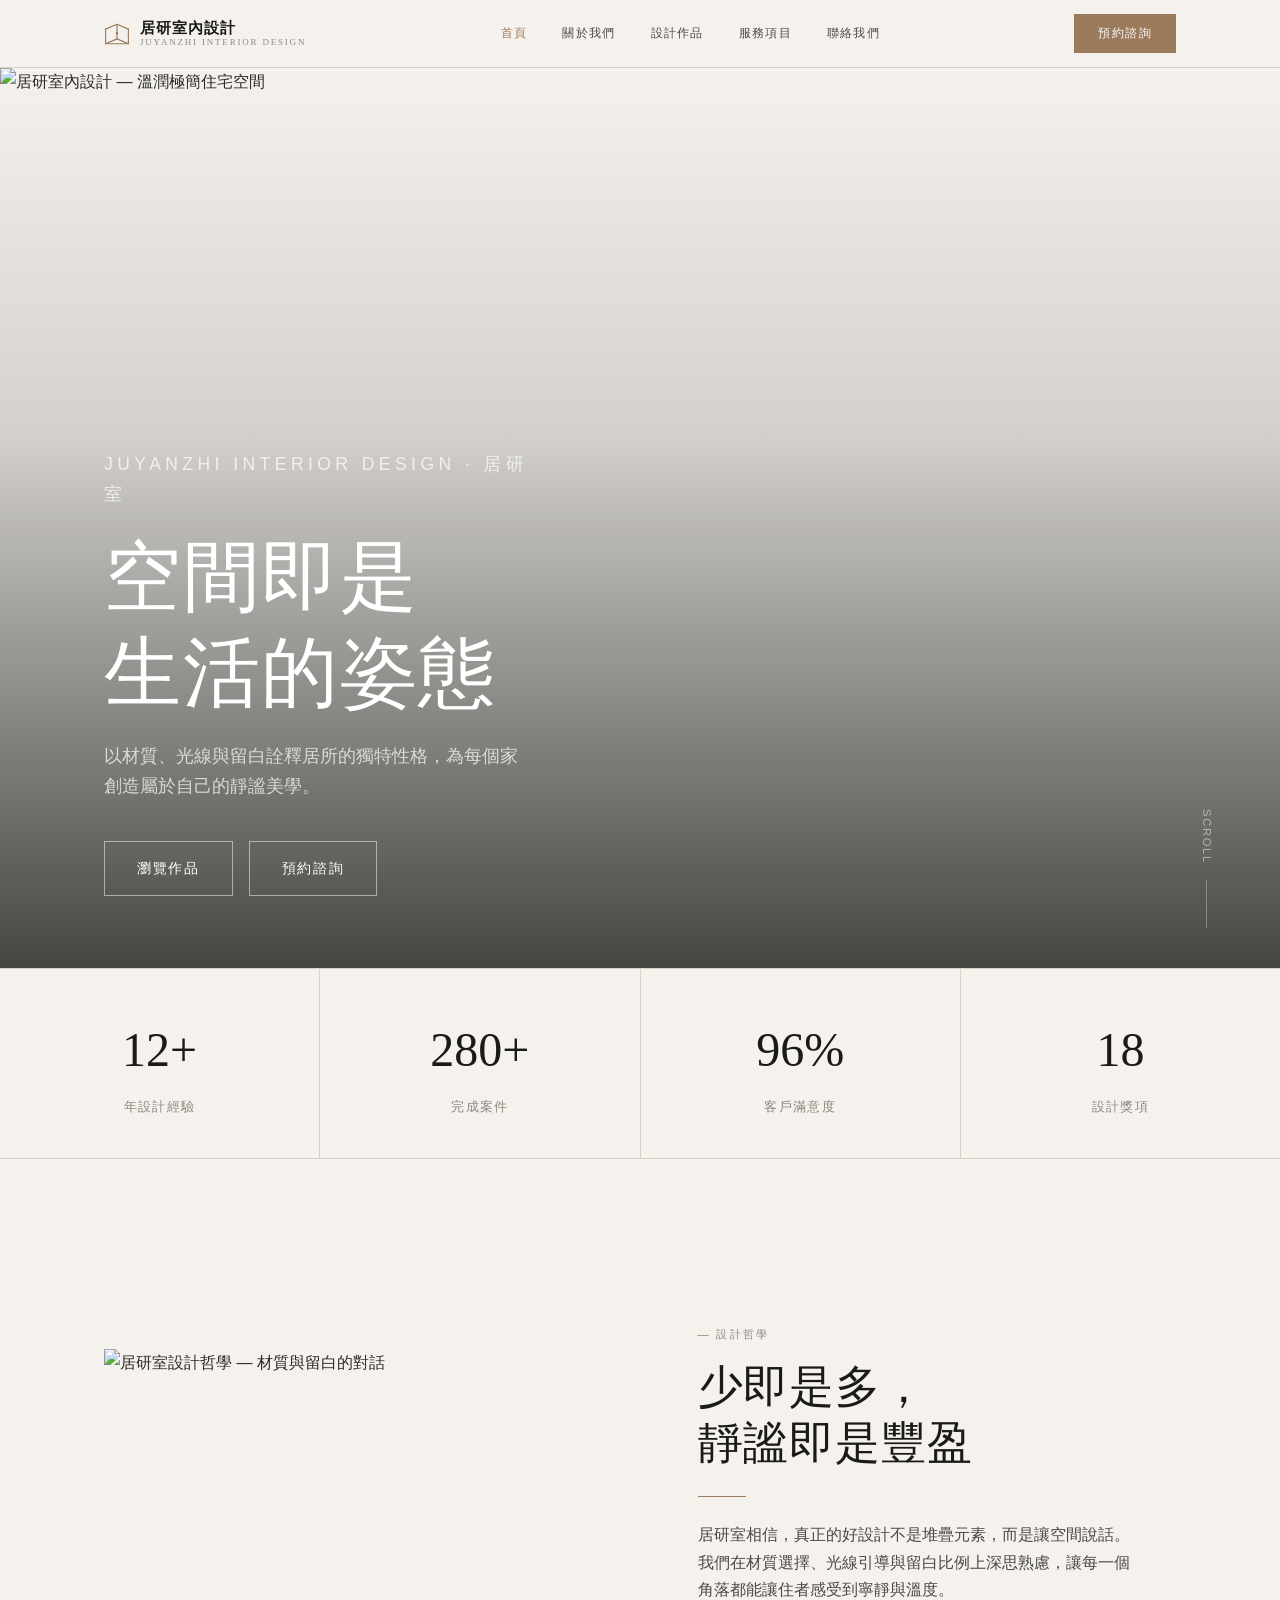
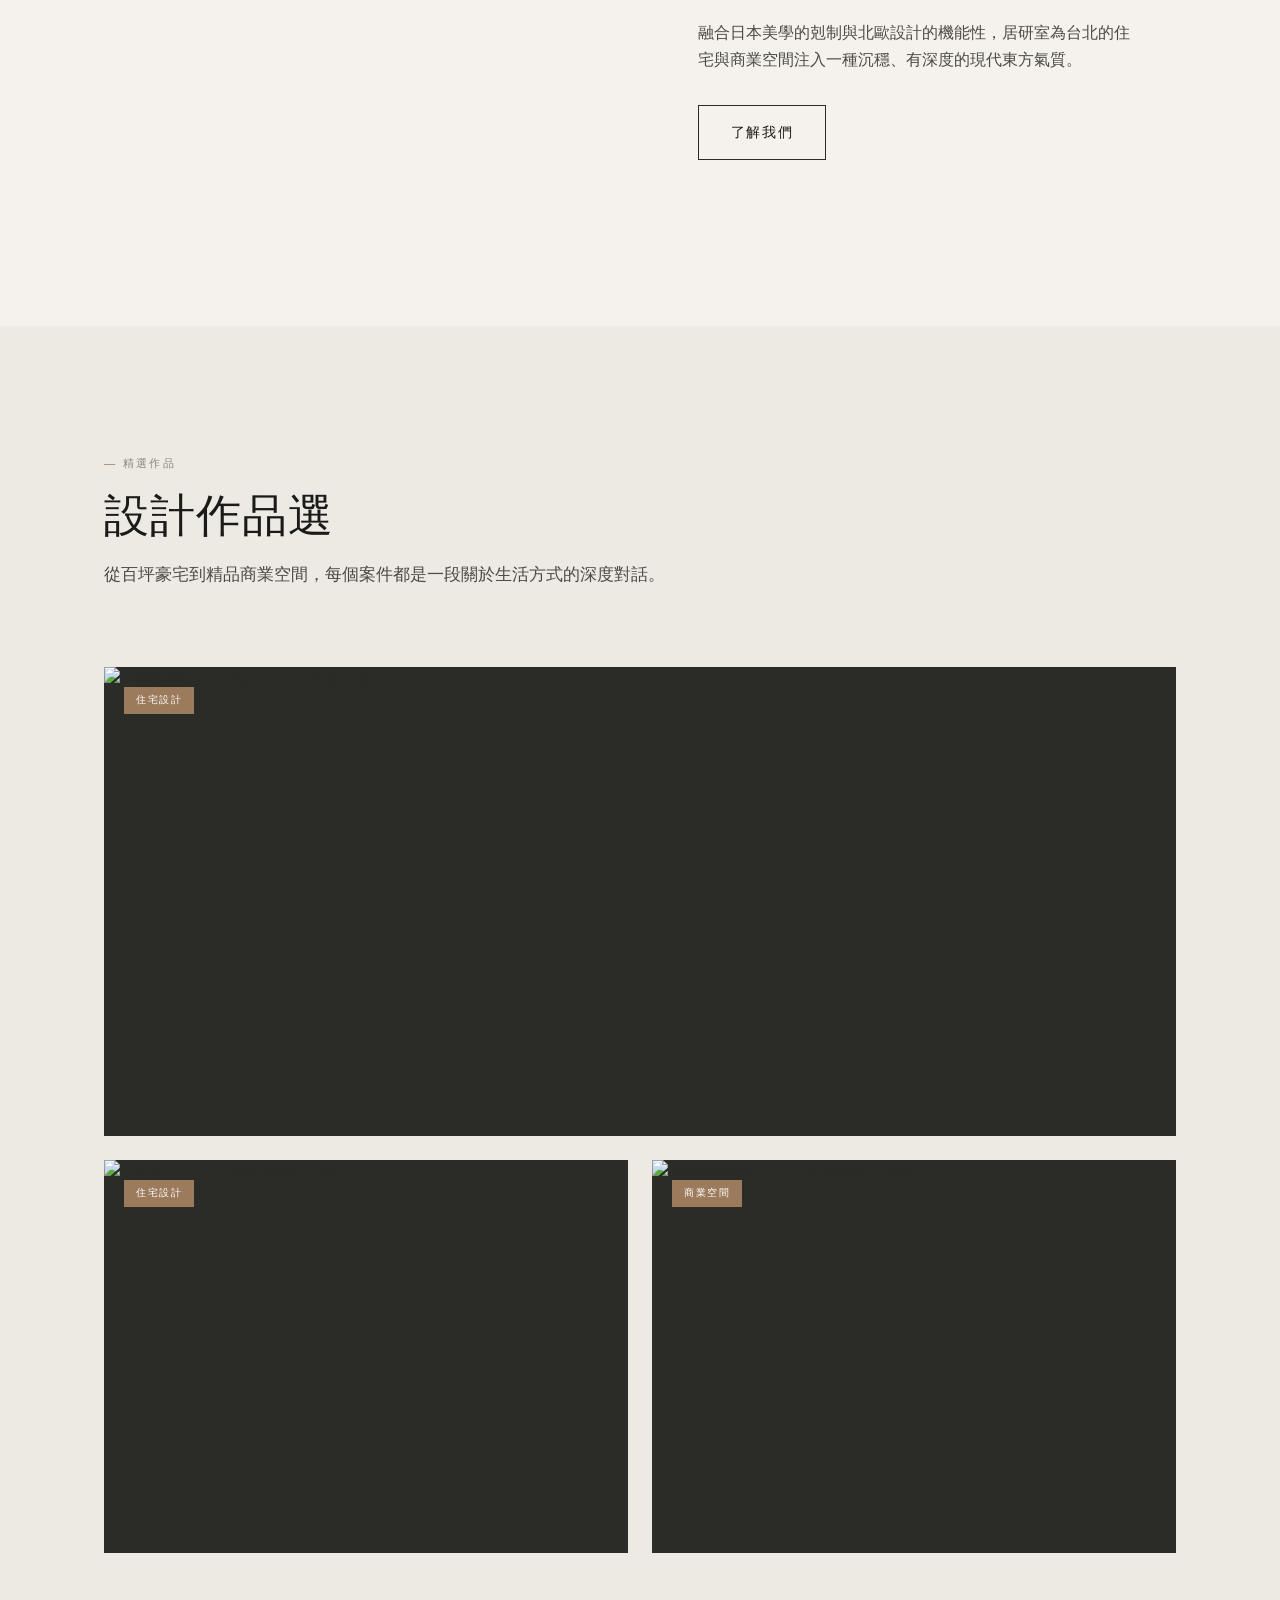
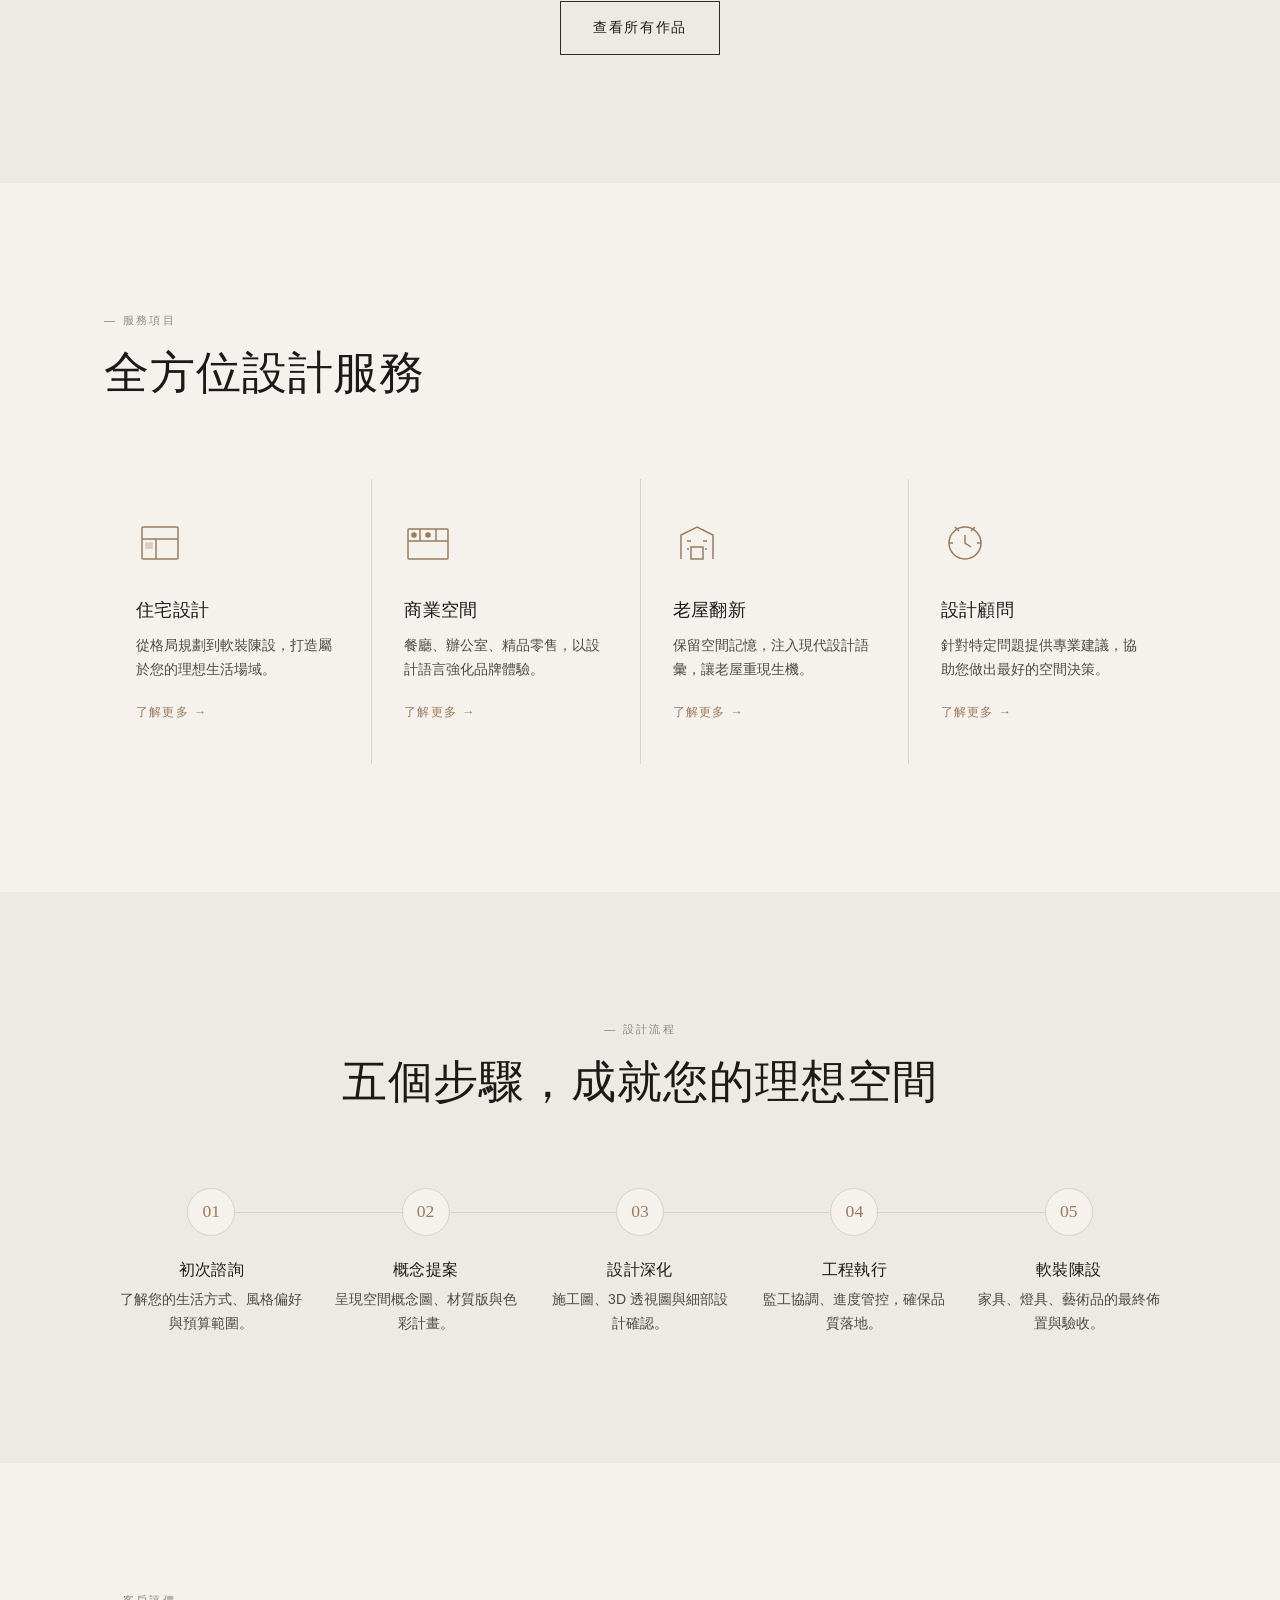
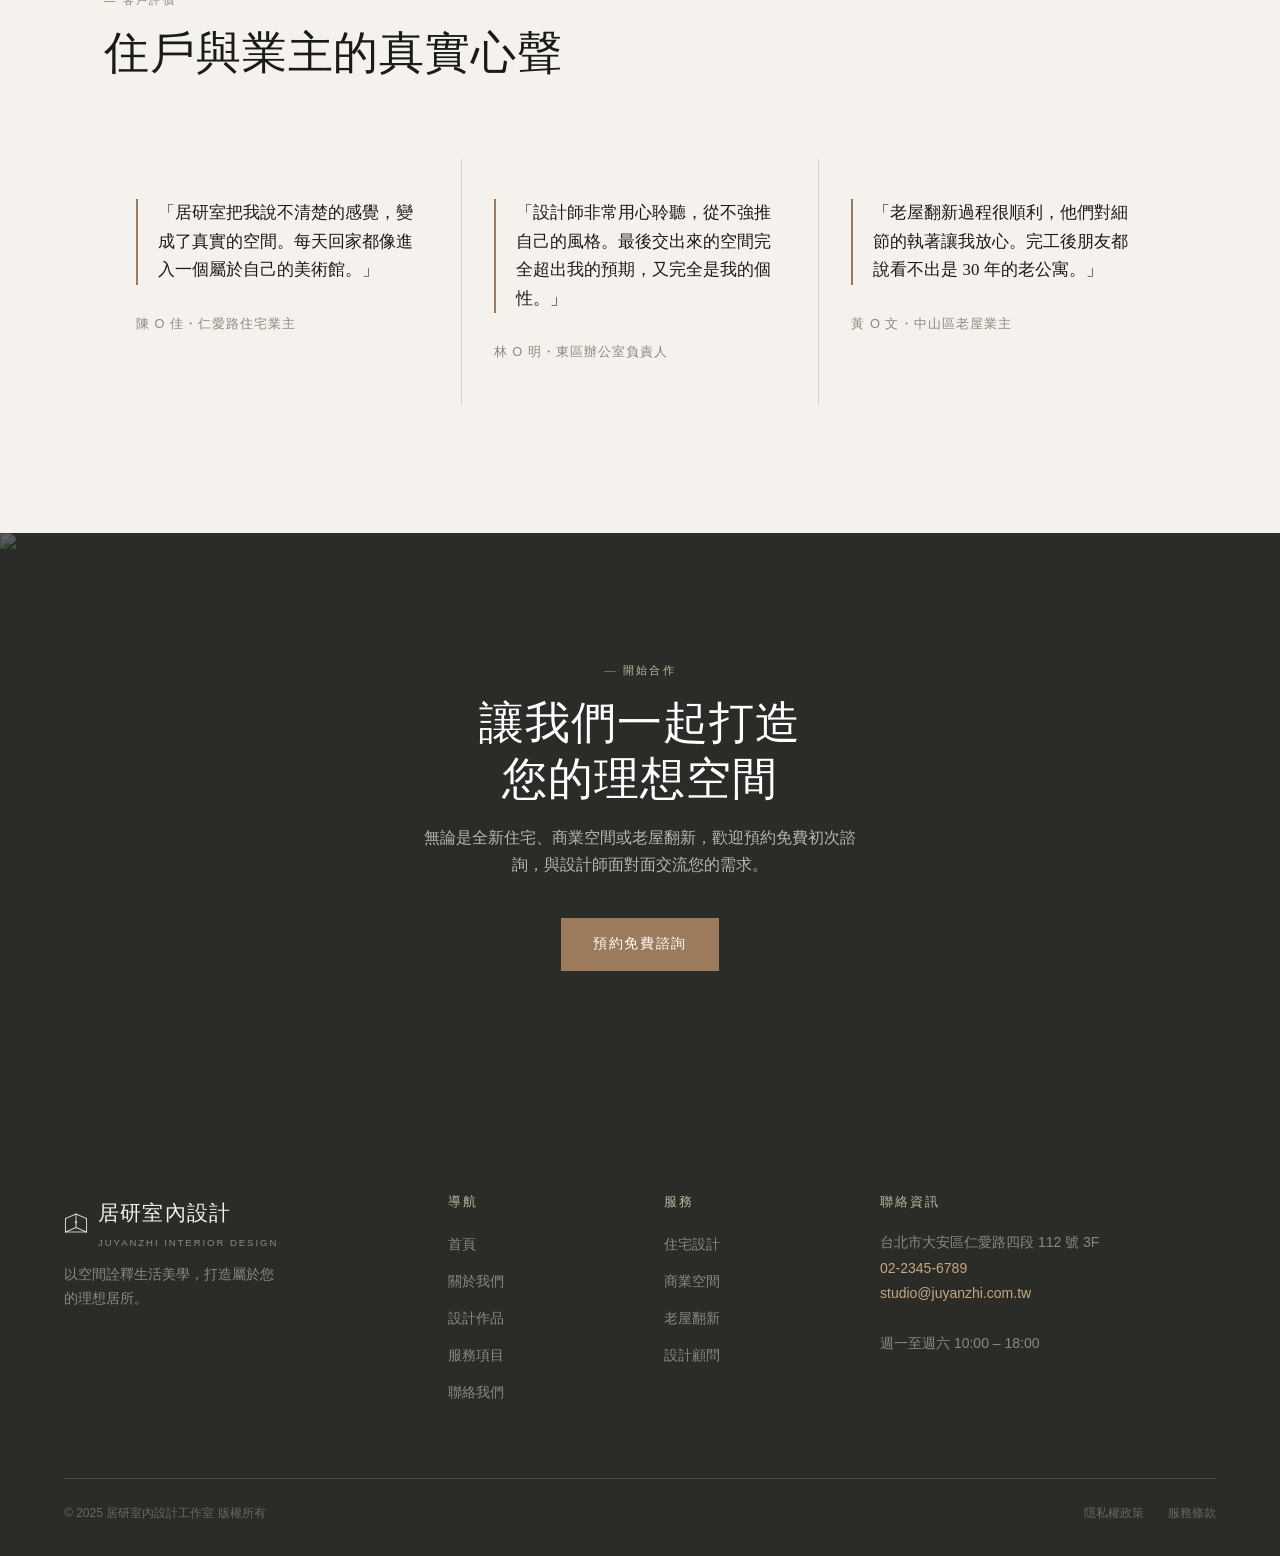
==== index.html @ 6a7a1998 "feat: 居研室內設計 完整網站（5頁）+ Google Maps + CIS logo 系統" ====
<!DOCTYPE html>
<html lang="zh-TW">
<head>
  <meta charset="UTF-8">
  <meta name="viewport" content="width=device-width, initial-scale=1.0">
  <title>居研室內設計｜台北高級住宅・商業空間設計</title>
  <meta name="description" content="居研室內設計工作室，專注台北高級住宅及商業空間設計。以材質、光線與留白詮釋生活美學，打造極簡而溫潤的生活場域。">
  <meta name="keywords" content="台北室內設計,高級住宅設計,商業空間設計,老屋翻新,極簡設計">
  <link rel="canonical" href="https://izzo24.github.io/juyanzhi-design/">
  <meta property="og:title" content="居研室內設計｜台北高級住宅・商業空間設計">
  <meta property="og:description" content="以材質、光線與留白詮釋生活美學，打造極簡而溫潤的生活場域。">
  <meta property="og:type" content="website">
<meta property="og:image" content="https://d8j0ntlcm91z4.cloudfront.net/user_3Eqjq0zwo7LwUKMWfh8ca0nVfbA/hf_20260615_101617_8f77705c-fb47-4507-9db1-8bc4ee51f3ec.png">
  <meta property="og:url" content="https://izzo24.github.io/juyanzhi-design/">
    <link rel="stylesheet" href="style.css">

  <!-- JSON-LD structured data -->
  <script type="application/ld+json">
  {
    "@context": "https://schema.org",
    "@type": "InteriorDesigner",
    "name": "居研室內設計",
    "alternateName": "Juyanzhi Interior Design",
    "url": "https://izzo24.github.io/juyanzhi-design/",
    "telephone": "+886-2-2345-6789",
    "email": "studio@juyanzhi.com.tw",
    "address": {
      "@type": "PostalAddress",
      "streetAddress": "仁愛路四段 112 號 3F",
      "addressLocality": "大安區",
      "addressRegion": "台北市",
      "postalCode": "10694",
      "addressCountry": "TW"
    },
    "areaServed": ["台北市","新北市","桃園市"],
    "priceRange": "$$$$",
    "openingHours": "Mo-Sa 10:00-18:00",
    "description": "專注台北高級住宅及商業空間設計，以材質、光線與留白詮釋生活美學。",
    "hasOfferCatalog": {
      "@type": "OfferCatalog",
      "name": "設計服務",
      "itemListElement": [
        {"@type": "Offer", "itemOffered": {"@type": "Service", "name": "住宅設計"}},
        {"@type": "Offer", "itemOffered": {"@type": "Service", "name": "商業空間設計"}},
        {"@type": "Offer", "itemOffered": {"@type": "Service", "name": "老屋翻新"}},
        {"@type": "Offer", "itemOffered": {"@type": "Service", "name": "設計顧問"}}
      ]
    }
  }
  </script>
  <link rel="icon" type="image/png" href="https://d8j0ntlcm91z4.cloudfront.net/user_3Eqjq0zwo7LwUKMWfh8ca0nVfbA/hf_20260615_095143_6e95b579-c0a8-44e9-b511-c208814eff73.png">
  <link rel="apple-touch-icon" href="https://d8j0ntlcm91z4.cloudfront.net/user_3Eqjq0zwo7LwUKMWfh8ca0nVfbA/hf_20260615_095143_6e95b579-c0a8-44e9-b511-c208814eff73.png">
</head>
<body>

<!-- ══ HERO ══════════════════════════════════════════════════════════ -->
<!--
  HIGGSFIELD IMAGE PROMPT (hero):
  Model: nano_banana_pro
  "Minimalist Japanese-Scandinavian living room interior, late afternoon golden hour light streaming through floor-to-ceiling shoji-inspired panels, warm linen sofa, travertine coffee table, single sculptural ceramic vase, natural linen curtains moving slightly, sand and warm grey palette, exposed concrete ceiling with warm wood accents, wide architectural photography, 24mm tilt-shift lens, Fuji 400H film emulation, analog film grain, organic natural shadows, no people, ultra-high detail material texture, 4K"
  → Replace src with Higgsfield output URL
-->
<section class="hero">
  <img
    class="hero-bg"
    src="https://images.unsplash.com/photo-1618221195710-dd6b41faaea6?w=1800&q=80"
    alt="居研室內設計 — 溫潤極簡住宅空間"
    fetchpriority="high"
    loading="eager"
  >
  <div class="hero-overlay"></div>
  <div class="hero-content">
    <p class="hero-eyebrow">Juyanzhi Interior Design · 居研室</p>
    <h1>空間即是<br>生活的姿態</h1>
    <p>以材質、光線與留白詮釋居所的獨特性格，為每個家創造屬於自己的靜謐美學。</p>
    <div class="hero-actions">
      <a href="projects.html" class="btn btn-light">瀏覽作品</a>
      <a href="contact.html" class="btn btn-outline" style="color:#fff;border-color:rgba(255,255,255,.5)">預約諮詢</a>
    </div>
  </div>
  <span class="hero-scroll">Scroll</span>
</section>

<!-- ══ STATS ══════════════════════════════════════════════════════════ -->
<div class="stats-bar">
  <div class="stat-item fade-in">
    <span class="num">12+</span>
    <span class="label">年設計經驗</span>
  </div>
  <div class="stat-item fade-in">
    <span class="num">280+</span>
    <span class="label">完成案件</span>
  </div>
  <div class="stat-item fade-in">
    <span class="num">96%</span>
    <span class="label">客戶滿意度</span>
  </div>
  <div class="stat-item fade-in">
    <span class="num">18</span>
    <span class="label">設計獎項</span>
  </div>
</div>

<!-- ══ INTRO / PHILOSOPHY ═════════════════════════════════════════════ -->
<section class="section">
  <div class="container">
    <div class="split">
      <!--
        HIGGSFIELD IMAGE PROMPT (philosophy):
        Model: nano_banana_pro
        "Close-up detail shot of Japanese wabi-sabi interior corner, rough plaster wall in warm grey, single dried pampas grass stem in slender ceramic vessel, afternoon diffused light casting soft organic shadow, tatami mat texture in foreground, very shallow depth of field, 85mm macro lens, Kodak Portra 400 film emulation, analog grain, earthy neutral tones, silence and stillness, architectural detail photography"
        → Replace src with Higgsfield output URL
      -->
      <div class="ratio-4-3 fade-in">
        <img
          class="img-cover"
          src="https://images.unsplash.com/photo-1586023492125-27b2c045efd7?w=900&q=80"
          alt="居研室設計哲學 — 材質與留白的對話"
          loading="lazy"
        >
      </div>
      <div class="fade-in" style="padding: clamp(1rem, 3vw, 3rem);">
        <span class="section-label">設計哲學</span>
        <h2>少即是多，<br>靜謐即是豐盈</h2>
        <div class="line-accent"></div>
        <p>居研室相信，真正的好設計不是堆疊元素，而是讓空間說話。我們在材質選擇、光線引導與留白比例上深思熟慮，讓每一個角落都能讓住者感受到寧靜與溫度。</p>
        <p style="margin-top:1rem;">融合日本美學的剋制與北歐設計的機能性，居研室為台北的住宅與商業空間注入一種沉穩、有深度的現代東方氣質。</p>
        <a href="about.html" class="btn btn-outline" style="margin-top:2rem">了解我們</a>
      </div>
    </div>
  </div>
</section>

<!-- ══ FEATURED PROJECTS ══════════════════════════════════════════════ -->
<section class="section section-alt">
  <div class="container">
    <div class="section-header fade-in">
      <span class="section-label">精選作品</span>
      <h2>設計作品選</h2>
      <p>從百坪豪宅到精品商業空間，每個案件都是一段關於生活方式的深度對話。</p>
    </div>

    <div class="project-grid">
      <!--
        HIGGSFIELD IMAGE PROMPT (featured project 1 — living room):
        Model: nano_banana_pro
        "Luxurious minimalist Taiwanese apartment living room, 50 sqm open plan, polished concrete floor, cream boucle sectional sofa, low Japanese-style walnut coffee table, paper lantern pendant light, full-height linen curtains diffusing late afternoon sun, warm terracotta accent wall, verdant potted monstera plant, architectural interior photography, 28mm lens, Fuji Provia film, analog film grain, warm natural shadows, no people, ultra-realistic materials"
        → Replace src with Higgsfield output URL
      -->
      <div class="project-card featured fade-in">
        <img
          src="https://images.unsplash.com/photo-1600210492493-0946911123ea?w=1200&q=80"
          alt="仁愛路豪宅住宅設計 — 85坪現代東方"
          loading="lazy"
        >
        <span class="project-card-label">住宅設計</span>
        <div class="project-card-overlay">
          <h3>仁愛路 85 坪豪宅</h3>
          <p>現代東方極簡 · 2024</p>
        </div>
      </div>

      <!--
        HIGGSFIELD IMAGE PROMPT (project 2 — bedroom):
        Model: nano_banana_pro
        "Japanese-influenced master bedroom, Taiwan luxury condo, linen upholstered platform bed, shoji paper wall panels backlit by morning light, terrazzo bedside tables, single orchid in narrow ceramic vase, warm off-white palette with subtle sand and charcoal accents, architectural bedroom photography, 35mm lens, Kodak 400H film emulation, natural grain, organic light and shadow, no people"
        → Replace src with Higgsfield output URL
      -->
      <div class="project-card fade-in">
        <img
          src="https://images.unsplash.com/photo-1616594039964-ae9021a400a0?w=800&q=80"
          alt="主臥室設計 — 光影與和紙之間"
          loading="lazy"
        >
        <span class="project-card-label">住宅設計</span>
        <div class="project-card-overlay">
          <h3>光影之間主臥</h3>
          <p>日式禪意 · 2024</p>
        </div>
      </div>

      <!--
        HIGGSFIELD IMAGE PROMPT (project 3 — cafe):
        Model: nano_banana_pro
        "Minimalist specialty coffee shop interior in Taipei, exposed raw concrete ceiling, warm oak wood bar counter, hand-thrown ceramic cups on floating shelf, geometric terrazzo floor in warm beige, indirect warm lighting from hidden LED strip, potted dried botanical arrangements, quiet morning before opening, architectural commercial interior photography, 24mm lens, Fuji 400H film grain, natural imperfect lighting, empty, very high detail"
        → Replace src with Higgsfield output URL
      -->
      <div class="project-card fade-in">
        <img
          src="https://images.unsplash.com/photo-1554118811-1e0d58224f24?w=800&q=80"
          alt="精品咖啡廳設計 — 裸感混凝土空間"
          loading="lazy"
        >
        <span class="project-card-label">商業空間</span>
        <div class="project-card-overlay">
          <h3>森 · 精品咖啡廳</h3>
          <p>裸感工業極簡 · 2023</p>
        </div>
      </div>
    </div>

    <div style="text-align:center; margin-top:3rem;" class="fade-in">
      <a href="projects.html" class="btn btn-outline">查看所有作品</a>
    </div>
  </div>
</section>

<!-- ══ SERVICES OVERVIEW ══════════════════════════════════════════════ -->
<section class="section">
  <div class="container">
    <div class="section-header fade-in">
      <span class="section-label">服務項目</span>
      <h2>全方位設計服務</h2>
    </div>
    <div class="cards-grid cards-4 fade-in">
      <div class="card">
        <svg class="card-icon" viewBox="0 0 48 48" fill="none" stroke="currentColor" stroke-width="1.5">
          <rect x="6" y="8" width="36" height="32" rx="1"/>
          <line x1="6" y1="20" x2="42" y2="20"/>
          <line x1="20" y1="20" x2="20" y2="40"/>
          <rect x="10" y="24" width="6" height="5" fill="currentColor" opacity=".3"/>
        </svg>
        <h4>住宅設計</h4>
        <p style="font-size:.875rem;">從格局規劃到軟裝陳設，打造屬於您的理想生活場域。</p>
        <a href="services.html#residential" style="display:inline-block;margin-top:1.25rem;font-size:.78rem;letter-spacing:.1em;text-transform:uppercase;color:#9B7B5C;">了解更多 →</a>
      </div>
      <div class="card">
        <svg class="card-icon" viewBox="0 0 48 48" fill="none" stroke="currentColor" stroke-width="1.5">
          <rect x="4" y="10" width="40" height="30" rx="1"/>
          <path d="M4 22h40"/>
          <path d="M16 10v12M32 10v12"/>
          <circle cx="10" cy="16" r="2" fill="currentColor"/>
          <circle cx="24" cy="16" r="2" fill="currentColor"/>
        </svg>
        <h4>商業空間</h4>
        <p style="font-size:.875rem;">餐廳、辦公室、精品零售，以設計語言強化品牌體驗。</p>
        <a href="services.html#commercial" style="display:inline-block;margin-top:1.25rem;font-size:.78rem;letter-spacing:.1em;text-transform:uppercase;color:#9B7B5C;">了解更多 →</a>
      </div>
      <div class="card">
        <svg class="card-icon" viewBox="0 0 48 48" fill="none" stroke="currentColor" stroke-width="1.5">
          <path d="M8 40V16l16-8 16 8v24"/>
          <rect x="18" y="28" width="12" height="12"/>
          <path d="M14 22h4M30 22h4M14 30h2M32 30h2"/>
        </svg>
        <h4>老屋翻新</h4>
        <p style="font-size:.875rem;">保留空間記憶，注入現代設計語彙，讓老屋重現生機。</p>
        <a href="services.html#renovation" style="display:inline-block;margin-top:1.25rem;font-size:.78rem;letter-spacing:.1em;text-transform:uppercase;color:#9B7B5C;">了解更多 →</a>
      </div>
      <div class="card">
        <svg class="card-icon" viewBox="0 0 48 48" fill="none" stroke="currentColor" stroke-width="1.5">
          <circle cx="24" cy="24" r="16"/>
          <path d="M24 16v8l6 4"/>
          <path d="M14 8l4 4M34 8l-4 4M8 24h4M36 24h4"/>
        </svg>
        <h4>設計顧問</h4>
        <p style="font-size:.875rem;">針對特定問題提供專業建議，協助您做出最好的空間決策。</p>
        <a href="services.html#consultation" style="display:inline-block;margin-top:1.25rem;font-size:.78rem;letter-spacing:.1em;text-transform:uppercase;color:#9B7B5C;">了解更多 →</a>
      </div>
    </div>
  </div>
</section>

<!-- ══ PROCESS ════════════════════════════════════════════════════════ -->
<section class="section section-alt">
  <div class="container">
    <div class="section-header fade-in" style="text-align:center;">
      <span class="section-label">設計流程</span>
      <h2>五個步驟，成就您的理想空間</h2>
    </div>
    <div class="steps fade-in">
      <div class="step">
        <div class="step-num">01</div>
        <h4>初次諮詢</h4>
        <p>了解您的生活方式、風格偏好與預算範圍。</p>
      </div>
      <div class="step">
        <div class="step-num">02</div>
        <h4>概念提案</h4>
        <p>呈現空間概念圖、材質版與色彩計畫。</p>
      </div>
      <div class="step">
        <div class="step-num">03</div>
        <h4>設計深化</h4>
        <p>施工圖、3D 透視圖與細部設計確認。</p>
      </div>
      <div class="step">
        <div class="step-num">04</div>
        <h4>工程執行</h4>
        <p>監工協調、進度管控，確保品質落地。</p>
      </div>
      <div class="step">
        <div class="step-num">05</div>
        <h4>軟裝陳設</h4>
        <p>家具、燈具、藝術品的最終佈置與驗收。</p>
      </div>
    </div>
  </div>
</section>

<!-- ══ TESTIMONIALS ═══════════════════════════════════════════════════ -->
<section class="section">
  <div class="container">
    <div class="section-header fade-in">
      <span class="section-label">客戶評價</span>
      <h2>住戶與業主的真實心聲</h2>
    </div>
    <div class="testimonials-grid fade-in">
      <div class="testimonial">
        <blockquote>「居研室把我說不清楚的感覺，變成了真實的空間。每天回家都像進入一個屬於自己的美術館。」</blockquote>
        <cite>陳 O 佳・仁愛路住宅業主</cite>
      </div>
      <div class="testimonial">
        <blockquote>「設計師非常用心聆聽，從不強推自己的風格。最後交出來的空間完全超出我的預期，又完全是我的個性。」</blockquote>
        <cite>林 O 明・東區辦公室負責人</cite>
      </div>
      <div class="testimonial">
        <blockquote>「老屋翻新過程很順利，他們對細節的執著讓我放心。完工後朋友都說看不出是 30 年的老公寓。」</blockquote>
        <cite>黃 O 文・中山區老屋業主</cite>
      </div>
    </div>
  </div>
</section>

<!-- ══ CTA BANNER ═════════════════════════════════════════════════════ -->
<!--
  HIGGSFIELD IMAGE PROMPT (CTA banner background):
  Model: nano_banana_pro
  "Aerial overhead view of minimalist Japanese tea room floor plan, tatami mats, low wooden table, small ceramic tea set, round stone garden visible through sliding door, afternoon golden light casting long geometric shadows across the space, warm beige and stone palette, 50mm overhead shot, Fuji 400H film, analog grain, organic imperfect lighting"
  → Replace src with Higgsfield output URL
-->
<div class="cta-banner">
  <img
    src="https://images.unsplash.com/photo-1581441363689-1f3c3c519af2?w=1600&q=80"
    alt="居研室設計諮詢"
    loading="lazy"
    aria-hidden="true"
  >
  <div class="cta-banner-content fade-in">
    <span class="section-label" style="color:#BFB89F;justify-content:center;display:block;">開始合作</span>
    <h2>讓我們一起打造<br>您的理想空間</h2>
    <p>無論是全新住宅、商業空間或老屋翻新，歡迎預約免費初次諮詢，與設計師面對面交流您的需求。</p>
    <a href="contact.html" class="btn btn-primary">預約免費諮詢</a>
  </div>
</div>

<script src="shared.js"></script>
</body>
</html>
---- style.css ----
/* =====================================================
   居研室內設計 — Global Design System
   Style: 高級極簡 · 米白石灰 · 材質感 · 留白 · 東方韻味
   ===================================================== */

/* ── Reset ─────────────────────────────────────────── */
*, *::before, *::after { box-sizing: border-box; margin: 0; padding: 0; }
html { scroll-behavior: smooth; -webkit-font-smoothing: antialiased; }
img { display: block; max-width: 100%; }
a { color: inherit; text-decoration: none; }
ul { list-style: none; }

/* ── Tokens ────────────────────────────────────────── */
:root {
  /* palette */
  --stone:       #F5F2ED;   /* warm off-white base */
  --stone-mid:   #EDE9E3;   /* card backgrounds */
  --stone-dark:  #D8D2C8;   /* borders, dividers */
  --charcoal:    #2B2B28;   /* primary text */
  --charcoal-mid:#4A4A46;   /* secondary text */
  --warm-grey:   #8C8880;   /* muted labels */
  --sand:        #BFB89F;   /* accent line / highlight */
  --terra:       #9B7B5C;   /* warm accent, CTA */
  --terra-light: #C4A882;   /* hover state */
  --ink:         #1A1A18;   /* headings */
  --white:       #FFFFFF;

  /* typography */
  --font-serif:  'Georgia', 'Noto Serif TC', 'Times New Roman', serif;
  --font-sans:   'Helvetica Neue', 'Noto Sans TC', 'PingFang TC', Arial, sans-serif;

  /* spacing */
  --max-w:       1200px;
  --pad:         clamp(1.5rem, 5vw, 4rem);
  --section-py:  clamp(5rem, 10vw, 9rem);
  --gap:         clamp(1.5rem, 3vw, 2.5rem);

  /* motion */
  --ease:        cubic-bezier(.25,.46,.45,.94);
  --dur:         0.6s;
}

/* ── Base ──────────────────────────────────────────── */
body {
  font-family: var(--font-sans);
  background: var(--stone);
  color: var(--charcoal);
  font-size: 1rem;
  line-height: 1.7;
}

h1,h2,h3,h4,h5 {
  font-family: var(--font-serif);
  color: var(--ink);
  line-height: 1.25;
  font-weight: 400;
  letter-spacing: .02em;
}
h1 { font-size: clamp(2.4rem, 5vw, 4rem); }
h2 { font-size: clamp(1.8rem, 3.5vw, 2.8rem); }
h3 { font-size: clamp(1.3rem, 2.5vw, 1.8rem); }
h4 { font-size: 1.15rem; }

p { color: var(--charcoal-mid); max-width: 68ch; }

/* ── Container ─────────────────────────────────────── */
.container {
  max-width: var(--max-w);
  margin: 0 auto;
  padding-left: var(--pad);
  padding-right: var(--pad);
}

/* ── Buttons ───────────────────────────────────────── */
.btn {
  display: inline-flex;
  align-items: center;
  gap: .6rem;
  padding: .9rem 2rem;
  font-family: var(--font-sans);
  font-size: .875rem;
  letter-spacing: .12em;
  text-transform: uppercase;
  border: none;
  cursor: pointer;
  transition: all .3s var(--ease);
}
.btn-primary {
  background: var(--terra);
  color: var(--white);
}
.btn-primary:hover { background: var(--terra-light); }

.btn-outline {
  background: transparent;
  color: var(--ink);
  border: 1px solid var(--charcoal);
}
.btn-outline:hover {
  background: var(--ink);
  color: var(--white);
}
.btn-light {
  background: transparent;
  color: var(--white);
  border: 1px solid rgba(255,255,255,.5);
}
.btn-light:hover {
  background: var(--white);
  color: var(--ink);
}

/* ── Section ───────────────────────────────────────── */
.section { padding: var(--section-py) 0; }
.section-alt { background: var(--stone-mid); }
.section-dark { background: var(--charcoal); color: var(--stone); }
.section-dark h2,
.section-dark h3,
.section-dark h4 { color: var(--stone); }
.section-dark p { color: var(--stone-dark); }

.section-label {
  display: block;
  font-size: .7rem;
  letter-spacing: .2em;
  text-transform: uppercase;
  color: var(--warm-grey);
  margin-bottom: 1rem;
}
.section-label::before {
  content: '— ';
  color: var(--terra);
}

.section-header {
  margin-bottom: clamp(3rem, 6vw, 5rem);
}
.section-header p {
  margin-top: 1rem;
  font-size: 1.05rem;
}

/* ── Divider line ──────────────────────────────────── */
.line-accent {
  width: 3rem;
  height: 1px;
  background: var(--terra);
  margin: 1.5rem 0;
}

/* ── Page Hero ─────────────────────────────────────── */
.page-hero {
  position: relative;
  height: clamp(320px, 55vh, 560px);
  display: flex;
  align-items: flex-end;
  overflow: hidden;
  background: var(--charcoal);
}
.page-hero img {
  position: absolute;
  inset: 0;
  width: 100%;
  height: 100%;
  object-fit: cover;
  opacity: .55;
}
.page-hero-content {
  position: relative;
  z-index: 1;
  padding: 0 var(--pad) 4rem;
  max-width: var(--max-w);
  margin: 0 auto;
  width: 100%;
}
.page-hero-content .section-label { color: var(--sand); }
.page-hero-content h1 { color: var(--white); }
.page-hero-content p { color: rgba(255,255,255,.7); max-width: 50ch; margin-top: .75rem; }

/* ── Full-viewport Hero ────────────────────────────── */
.hero {
  position: relative;
  height: 100vh;
  min-height: 640px;
  display: flex;
  flex-direction: column;
  justify-content: flex-end;
  overflow: hidden;
}
.hero-bg {
  position: absolute;
  inset: 0;
  width: 100%;
  height: 100%;
  object-fit: cover;
}
.hero-overlay {
  position: absolute;
  inset: 0;
  background: linear-gradient(to top, rgba(26,26,24,.8) 0%, rgba(26,26,24,.15) 60%, transparent 100%);
}
.hero-content {
  position: relative;
  z-index: 1;
  max-width: var(--max-w);
  width: 100%;
  margin: 0 auto;
  padding: 0 var(--pad) clamp(4rem, 8vh, 7rem);
}
.hero-eyebrow {
  font-size: .7rem;
  letter-spacing: .25em;
  text-transform: uppercase;
  color: var(--sand);
  margin-bottom: 1.25rem;
}
.hero-content h1 {
  color: var(--white);
  font-size: clamp(2.8rem, 6vw, 5rem);
  max-width: 12ch;
}
.hero-content p {
  color: rgba(255,255,255,.72);
  font-size: 1.1rem;
  max-width: 44ch;
  margin-top: 1.25rem;
}
.hero-actions {
  display: flex;
  gap: 1rem;
  flex-wrap: wrap;
  margin-top: 2.5rem;
}
.hero-scroll {
  position: absolute;
  bottom: 2.5rem;
  right: var(--pad);
  z-index: 1;
  display: flex;
  align-items: center;
  gap: .5rem;
  font-size: .7rem;
  letter-spacing: .15em;
  text-transform: uppercase;
  color: rgba(255,255,255,.5);
  writing-mode: vertical-rl;
}
.hero-scroll::after {
  content: '';
  display: block;
  width: 1px;
  height: 3rem;
  background: rgba(255,255,255,.3);
  margin-top: .5rem;
}

/* ── Intro Split ───────────────────────────────────── */
.split {
  display: grid;
  grid-template-columns: 1fr 1fr;
  gap: var(--gap);
  align-items: center;
}
.split.reverse { direction: rtl; }
.split.reverse > * { direction: ltr; }

@media (max-width: 768px) {
  .split, .split.reverse { grid-template-columns: 1fr; direction: ltr; }
}

/* ── Cards ─────────────────────────────────────────── */
.cards-grid {
  display: grid;
  gap: 1px;
  background: var(--stone-dark);
}
.cards-3 { grid-template-columns: repeat(3, 1fr); }
.cards-4 { grid-template-columns: repeat(4, 1fr); }

@media (max-width: 900px) {
  .cards-3 { grid-template-columns: 1fr 1fr; }
  .cards-4 { grid-template-columns: 1fr 1fr; }
}
@media (max-width: 540px) {
  .cards-3, .cards-4 { grid-template-columns: 1fr; }
}

.card {
  background: var(--stone);
  padding: 2.5rem 2rem;
}
.card-dark { background: var(--charcoal-mid); }
.card-icon {
  width: 3rem;
  height: 3rem;
  margin-bottom: 1.5rem;
  color: var(--terra);
}
.card h4 { margin-bottom: .75rem; }

/* ── Project Grid ──────────────────────────────────── */
.project-grid {
  display: grid;
  grid-template-columns: repeat(2, 1fr);
  gap: 1.5rem;
}
.project-grid.cols-3 {
  grid-template-columns: repeat(3, 1fr);
}
@media (max-width: 768px) {
  .project-grid, .project-grid.cols-3 { grid-template-columns: 1fr; }
}

.project-card {
  position: relative;
  overflow: hidden;
  background: var(--charcoal);
  aspect-ratio: 4/3;
}
.project-card img {
  width: 100%;
  height: 100%;
  object-fit: cover;
  transition: transform .7s var(--ease);
}
.project-card:hover img { transform: scale(1.05); }
.project-card-overlay {
  position: absolute;
  inset: 0;
  background: linear-gradient(to top, rgba(26,26,24,.9) 0%, transparent 55%);
  display: flex;
  flex-direction: column;
  justify-content: flex-end;
  padding: 1.75rem;
  opacity: 0;
  transition: opacity .4s var(--ease);
}
.project-card:hover .project-card-overlay { opacity: 1; }
.project-card-overlay h3 { color: var(--white); font-size: 1.2rem; }
.project-card-overlay p { color: rgba(255,255,255,.7); font-size: .875rem; max-width: unset; }
.project-card-label {
  position: absolute;
  top: 1.25rem;
  left: 1.25rem;
  font-size: .65rem;
  letter-spacing: .15em;
  text-transform: uppercase;
  background: var(--terra);
  color: var(--white);
  padding: .3rem .75rem;
}

/* featured card spans 2 cols */
.project-card.featured {
  grid-column: span 2;
  aspect-ratio: 16/7;
}
@media (max-width: 768px) {
  .project-card.featured { grid-column: span 1; aspect-ratio: 4/3; }
}

/* ── Stats bar ─────────────────────────────────────── */
.stats-bar {
  display: grid;
  grid-template-columns: repeat(4, 1fr);
  gap: 1px;
  background: var(--stone-dark);
  border-top: 1px solid var(--stone-dark);
  border-bottom: 1px solid var(--stone-dark);
}
.stat-item {
  background: var(--stone);
  padding: 2.5rem 2rem;
  text-align: center;
}
.stat-item .num {
  font-family: var(--font-serif);
  font-size: clamp(2rem, 4vw, 3rem);
  color: var(--ink);
  display: block;
}
.stat-item .label {
  font-size: .8rem;
  letter-spacing: .1em;
  color: var(--warm-grey);
  margin-top: .35rem;
  display: block;
}
@media (max-width: 640px) {
  .stats-bar { grid-template-columns: 1fr 1fr; }
}

/* ── Process steps ─────────────────────────────────── */
.steps {
  display: grid;
  grid-template-columns: repeat(5, 1fr);
  gap: 0;
  position: relative;
}
.steps::before {
  content: '';
  position: absolute;
  top: 1.5rem;
  left: 10%;
  right: 10%;
  height: 1px;
  background: var(--stone-dark);
}
@media (max-width: 860px) {
  .steps { grid-template-columns: 1fr 1fr; }
  .steps::before { display: none; }
}
@media (max-width: 480px) {
  .steps { grid-template-columns: 1fr; }
}

.step {
  text-align: center;
  padding: 0 1rem 0;
  position: relative;
}
.step-num {
  width: 3rem;
  height: 3rem;
  border-radius: 50%;
  background: var(--stone);
  border: 1px solid var(--stone-dark);
  display: flex;
  align-items: center;
  justify-content: center;
  font-family: var(--font-serif);
  font-size: 1.1rem;
  color: var(--terra);
  margin: 0 auto 1.5rem;
  position: relative;
  z-index: 1;
}
.step h4 { margin-bottom: .5rem; font-size: 1rem; }
.step p { font-size: .875rem; max-width: unset; }

/* ── Testimonials ──────────────────────────────────── */
.testimonials-grid {
  display: grid;
  grid-template-columns: repeat(3, 1fr);
  gap: 1px;
  background: var(--stone-dark);
}
@media (max-width: 768px) {
  .testimonials-grid { grid-template-columns: 1fr; }
}
.testimonial {
  background: var(--stone);
  padding: 2.5rem 2rem;
}
.testimonial blockquote {
  font-family: var(--font-serif);
  font-size: 1.05rem;
  color: var(--ink);
  line-height: 1.7;
  border-left: 2px solid var(--terra);
  padding-left: 1.25rem;
  margin-bottom: 1.5rem;
}
.testimonial cite {
  font-style: normal;
  font-size: .8rem;
  letter-spacing: .08em;
  color: var(--warm-grey);
}

/* ── CTA Banner ────────────────────────────────────── */
.cta-banner {
  position: relative;
  overflow: hidden;
  background: var(--charcoal);
  padding: clamp(5rem, 10vw, 8rem) var(--pad);
  text-align: center;
}
.cta-banner img {
  position: absolute;
  inset: 0;
  width: 100%;
  height: 100%;
  object-fit: cover;
  opacity: .25;
}
.cta-banner-content {
  position: relative;
  z-index: 1;
  max-width: 52ch;
  margin: 0 auto;
}
.cta-banner h2 { color: var(--white); }
.cta-banner p { color: rgba(255,255,255,.65); margin: 1rem auto 2.5rem; }

/* ── Form ──────────────────────────────────────────── */
.form-group { margin-bottom: 1.5rem; }
.form-group label {
  display: block;
  font-size: .75rem;
  letter-spacing: .12em;
  text-transform: uppercase;
  color: var(--warm-grey);
  margin-bottom: .5rem;
}
.form-group input,
.form-group select,
.form-group textarea {
  width: 100%;
  padding: .9rem 1rem;
  background: var(--stone-mid);
  border: 1px solid var(--stone-dark);
  border-radius: 0;
  font-family: var(--font-sans);
  font-size: 1rem;
  color: var(--ink);
  outline: none;
  transition: border-color .2s;
}
.form-group input:focus,
.form-group select:focus,
.form-group textarea:focus { border-color: var(--terra); }
.form-group textarea { resize: vertical; min-height: 140px; }

/* ── Fade-in ───────────────────────────────────────── */
.fade-in {
  opacity: 0;
  transform: translateY(24px);
  transition: opacity var(--dur) var(--ease), transform var(--dur) var(--ease);
}
.fade-in.visible { opacity: 1; transform: none; }

/* ── Image ratio helpers ───────────────────────────── */
.img-cover { width: 100%; height: 100%; object-fit: cover; display: block; }
.ratio-sq  { aspect-ratio: 1/1; overflow: hidden; }
.ratio-4-3 { aspect-ratio: 4/3; overflow: hidden; }
.ratio-3-4 { aspect-ratio: 3/4; overflow: hidden; }
.ratio-16-9{ aspect-ratio: 16/9; overflow: hidden; }

/* ── Services page ─────────────────────────────────── */
.service-row {
  display: grid;
  grid-template-columns: 1fr 1fr;
  gap: var(--gap);
  align-items: center;
  padding: clamp(3rem, 6vw, 5rem) 0;
  border-bottom: 1px solid var(--stone-dark);
}
.service-row:last-child { border-bottom: none; }
.service-row.reverse { direction: rtl; }
.service-row.reverse > * { direction: ltr; }
@media (max-width: 768px) {
  .service-row, .service-row.reverse { grid-template-columns: 1fr; direction: ltr; }
}

.service-icon {
  width: 3.5rem;
  height: 3.5rem;
  color: var(--terra);
  margin-bottom: 1.5rem;
}
.service-body ul {
  list-style: none;
  margin-top: 1rem;
}
.service-body ul li {
  padding: .4rem 0;
  padding-left: 1.25rem;
  position: relative;
  font-size: .9rem;
  color: var(--charcoal-mid);
}
.service-body ul li::before {
  content: '—';
  position: absolute;
  left: 0;
  color: var(--terra);
}

/* ── Sticky subnav ─────────────────────────────────── */
.subnav {
  background: var(--stone-mid);
  border-bottom: 1px solid var(--stone-dark);
  position: sticky;
  top: 0;
  z-index: 90;
}
.subnav ul {
  display: flex;
  gap: 0;
  max-width: var(--max-w);
  margin: 0 auto;
  padding: 0 var(--pad);
  overflow-x: auto;
}
.subnav li a {
  display: block;
  padding: 1rem 1.5rem;
  font-size: .8rem;
  letter-spacing: .1em;
  text-transform: uppercase;
  color: var(--warm-grey);
  border-bottom: 2px solid transparent;
  transition: all .2s;
  white-space: nowrap;
}
.subnav li a:hover,
.subnav li a.active { color: var(--terra); border-bottom-color: var(--terra); }

/* ── FAQ ───────────────────────────────────────────── */
.faq-list { margin-top: 1rem; }
.faq-item {
  border-bottom: 1px solid var(--stone-dark);
}
.faq-q {
  width: 100%;
  text-align: left;
  background: none;
  border: none;
  padding: 1.5rem 0;
  font-family: var(--font-sans);
  font-size: 1rem;
  color: var(--ink);
  cursor: pointer;
  display: flex;
  justify-content: space-between;
  align-items: center;
  gap: 1rem;
}
.faq-q .icon {
  flex-shrink: 0;
  width: 1.25rem;
  height: 1.25rem;
  color: var(--terra);
  transition: transform .3s;
}
.faq-item.open .faq-q .icon { transform: rotate(45deg); }
.faq-a {
  max-height: 0;
  overflow: hidden;
  transition: max-height .4s var(--ease);
}
.faq-a-inner {
  padding-bottom: 1.5rem;
  color: var(--charcoal-mid);
  font-size: .95rem;
}

/* ── About timeline ────────────────────────────────── */
.timeline {
  position: relative;
  padding-left: 3rem;
}
.timeline::before {
  content: '';
  position: absolute;
  left: .75rem;
  top: 0;
  bottom: 0;
  width: 1px;
  background: var(--stone-dark);
}
.timeline-item {
  position: relative;
  padding-bottom: 3rem;
}
.timeline-item::before {
  content: '';
  position: absolute;
  left: -2.625rem;
  top: .35rem;
  width: .75rem;
  height: .75rem;
  border-radius: 50%;
  background: var(--terra);
}
.timeline-year {
  font-size: .75rem;
  letter-spacing: .15em;
  text-transform: uppercase;
  color: var(--terra);
  margin-bottom: .5rem;
}
.timeline-item h4 { margin-bottom: .5rem; }

/* ── Team card ─────────────────────────────────────── */
.team-grid {
  display: grid;
  grid-template-columns: repeat(3, 1fr);
  gap: var(--gap);
}
@media (max-width: 768px) {
  .team-grid { grid-template-columns: 1fr 1fr; }
}
@media (max-width: 480px) {
  .team-grid { grid-template-columns: 1fr; }
}
.team-card .team-img {
  aspect-ratio: 3/4;
  overflow: hidden;
  margin-bottom: 1.25rem;
}
.team-card .team-img img { width: 100%; height: 100%; object-fit: cover; }
.team-card .role {
  font-size: .7rem;
  letter-spacing: .15em;
  text-transform: uppercase;
  color: var(--terra);
  margin-bottom: .35rem;
  display: block;
}
.team-card h4 { margin-bottom: .5rem; }
.team-card p { font-size: .875rem; }

/* ── Contact ───────────────────────────────────────── */
.contact-split {
  display: grid;
  grid-template-columns: 5fr 7fr;
  gap: var(--gap);
}
@media (max-width: 768px) {
  .contact-split { grid-template-columns: 1fr; }
}
.contact-info { padding-right: clamp(0rem, 3vw, 3rem); }
.contact-info-item {
  display: flex;
  gap: 1rem;
  margin-bottom: 1.75rem;
}
.contact-info-item svg {
  flex-shrink: 0;
  width: 1.25rem;
  height: 1.25rem;
  color: var(--terra);
  margin-top: .1rem;
}
.contact-info-item dt {
  font-size: .7rem;
  letter-spacing: .1em;
  text-transform: uppercase;
  color: var(--warm-grey);
  margin-bottom: .25rem;
}
.contact-info-item dd { color: var(--charcoal); }

/* ── Map area ──────────────────────────────────────── */
.map-wrapper { display: none; } /* legacy, replaced by map-split */
.map-split {
  display: grid;
  grid-template-columns: 1fr 1fr;
  height: 480px;
}
@media (max-width: 768px) {
  .map-split { grid-template-columns: 1fr; height: auto; }
  .map-split .map-img { aspect-ratio: 4/3; height: auto; }
  .map-split .map-frame { height: 300px; }
}
.map-img {
  position: relative;
  overflow: hidden;
}
.map-img img { width: 100%; height: 100%; object-fit: cover; display: block; }
.map-frame {
  position: relative;
  overflow: hidden;
}
.map-frame iframe { width: 100%; height: 100%; border: 0; display: block; }
.map-link {
  position: absolute;
  bottom: 1.25rem;
  right: 1.25rem;
  background: var(--white);
  color: var(--ink);
  padding: .6rem 1.25rem;
  font-size: .75rem;
  letter-spacing: .1em;
  text-transform: uppercase;
  transition: background .2s;
  text-decoration: none;
}
.map-link:hover { background: var(--stone-mid); }

/* ── Responsive nav (injected by shared.js) ────────── */
@media (max-width: 860px) {
  /* Nav styles handled inline by shared.js */
}
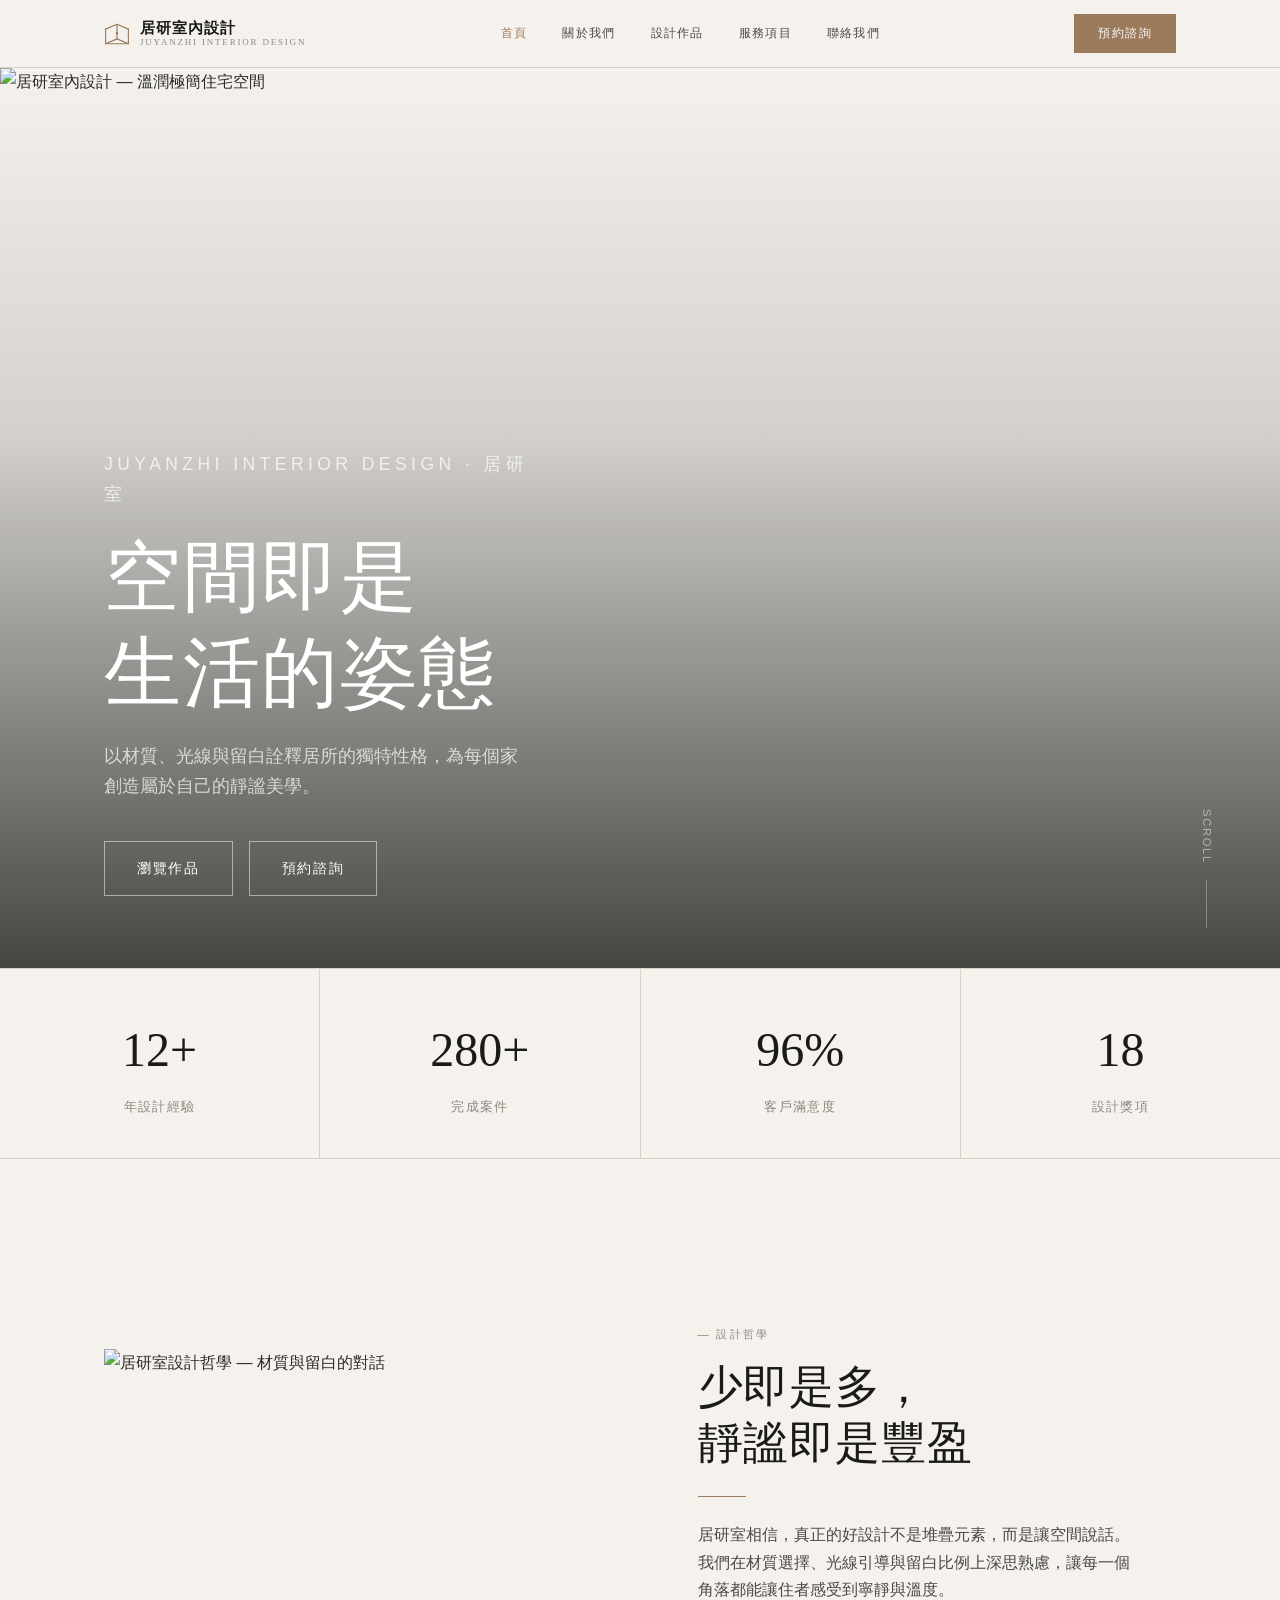
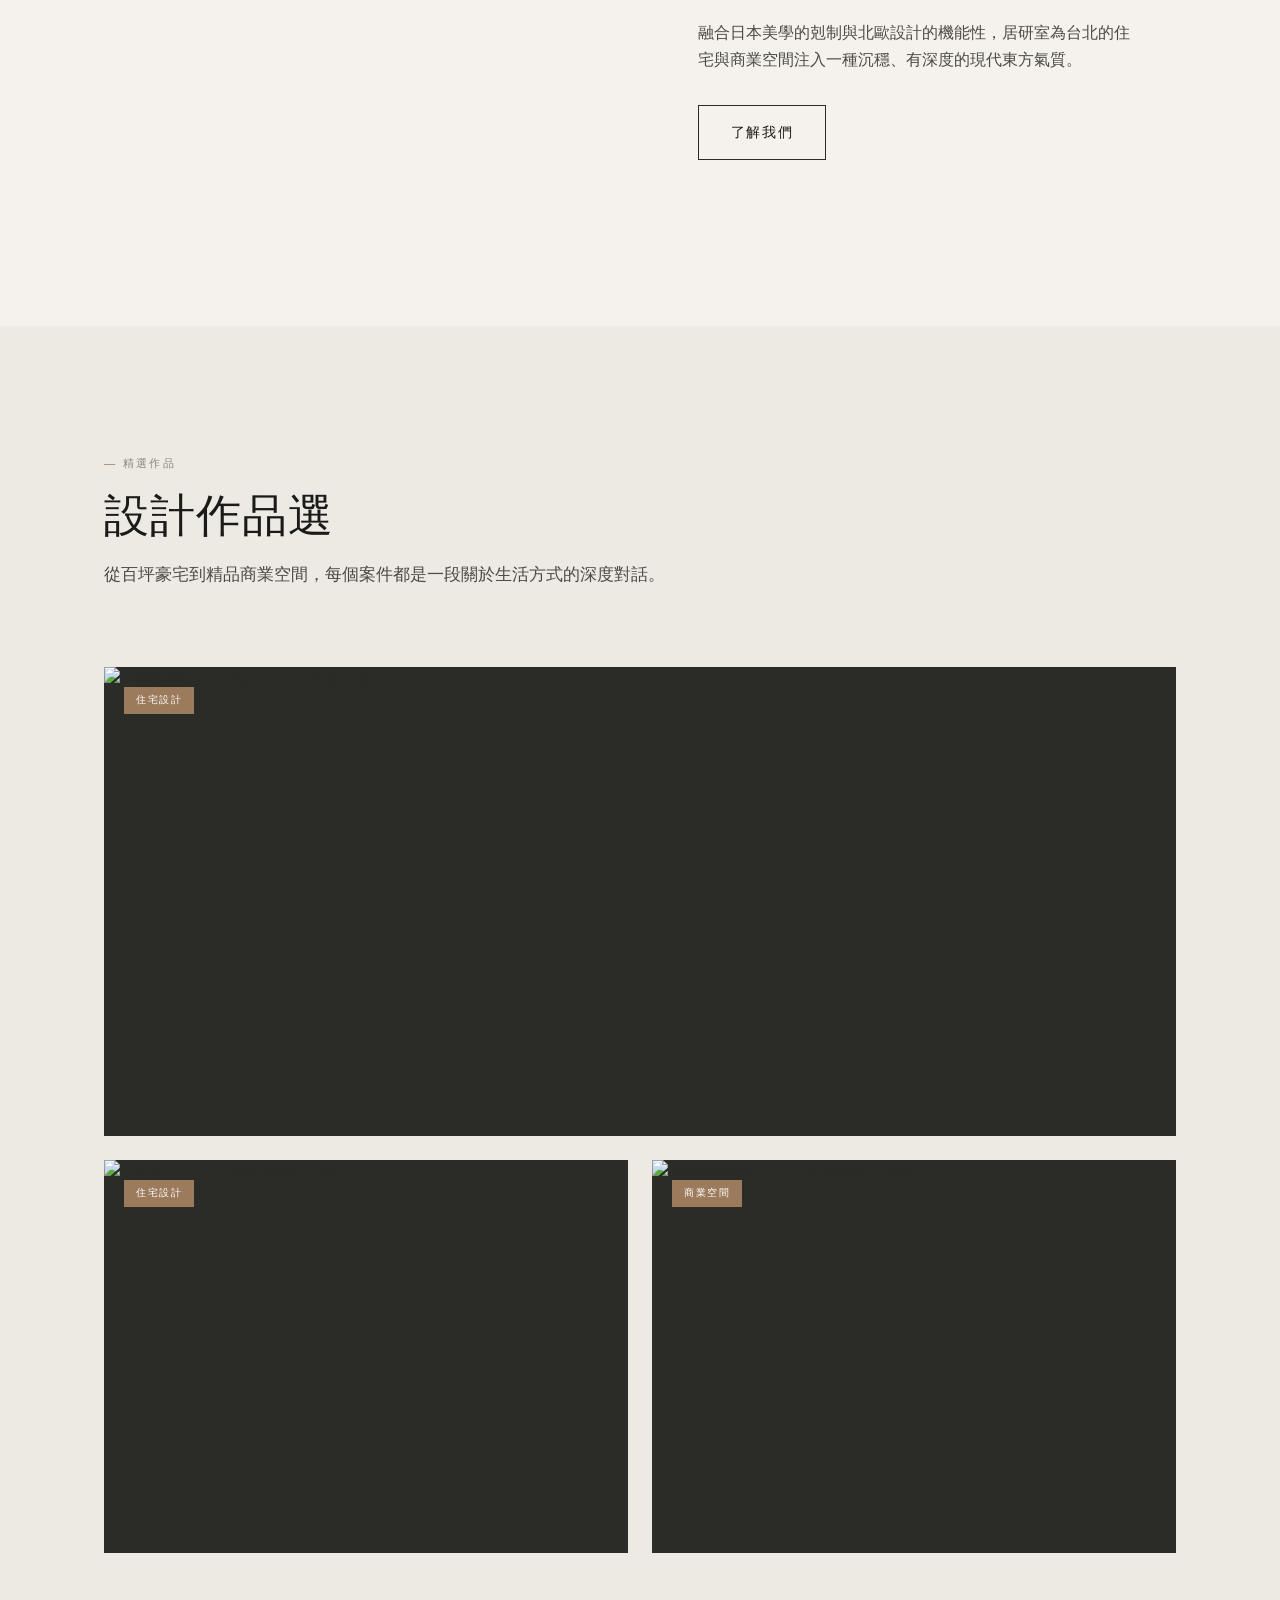
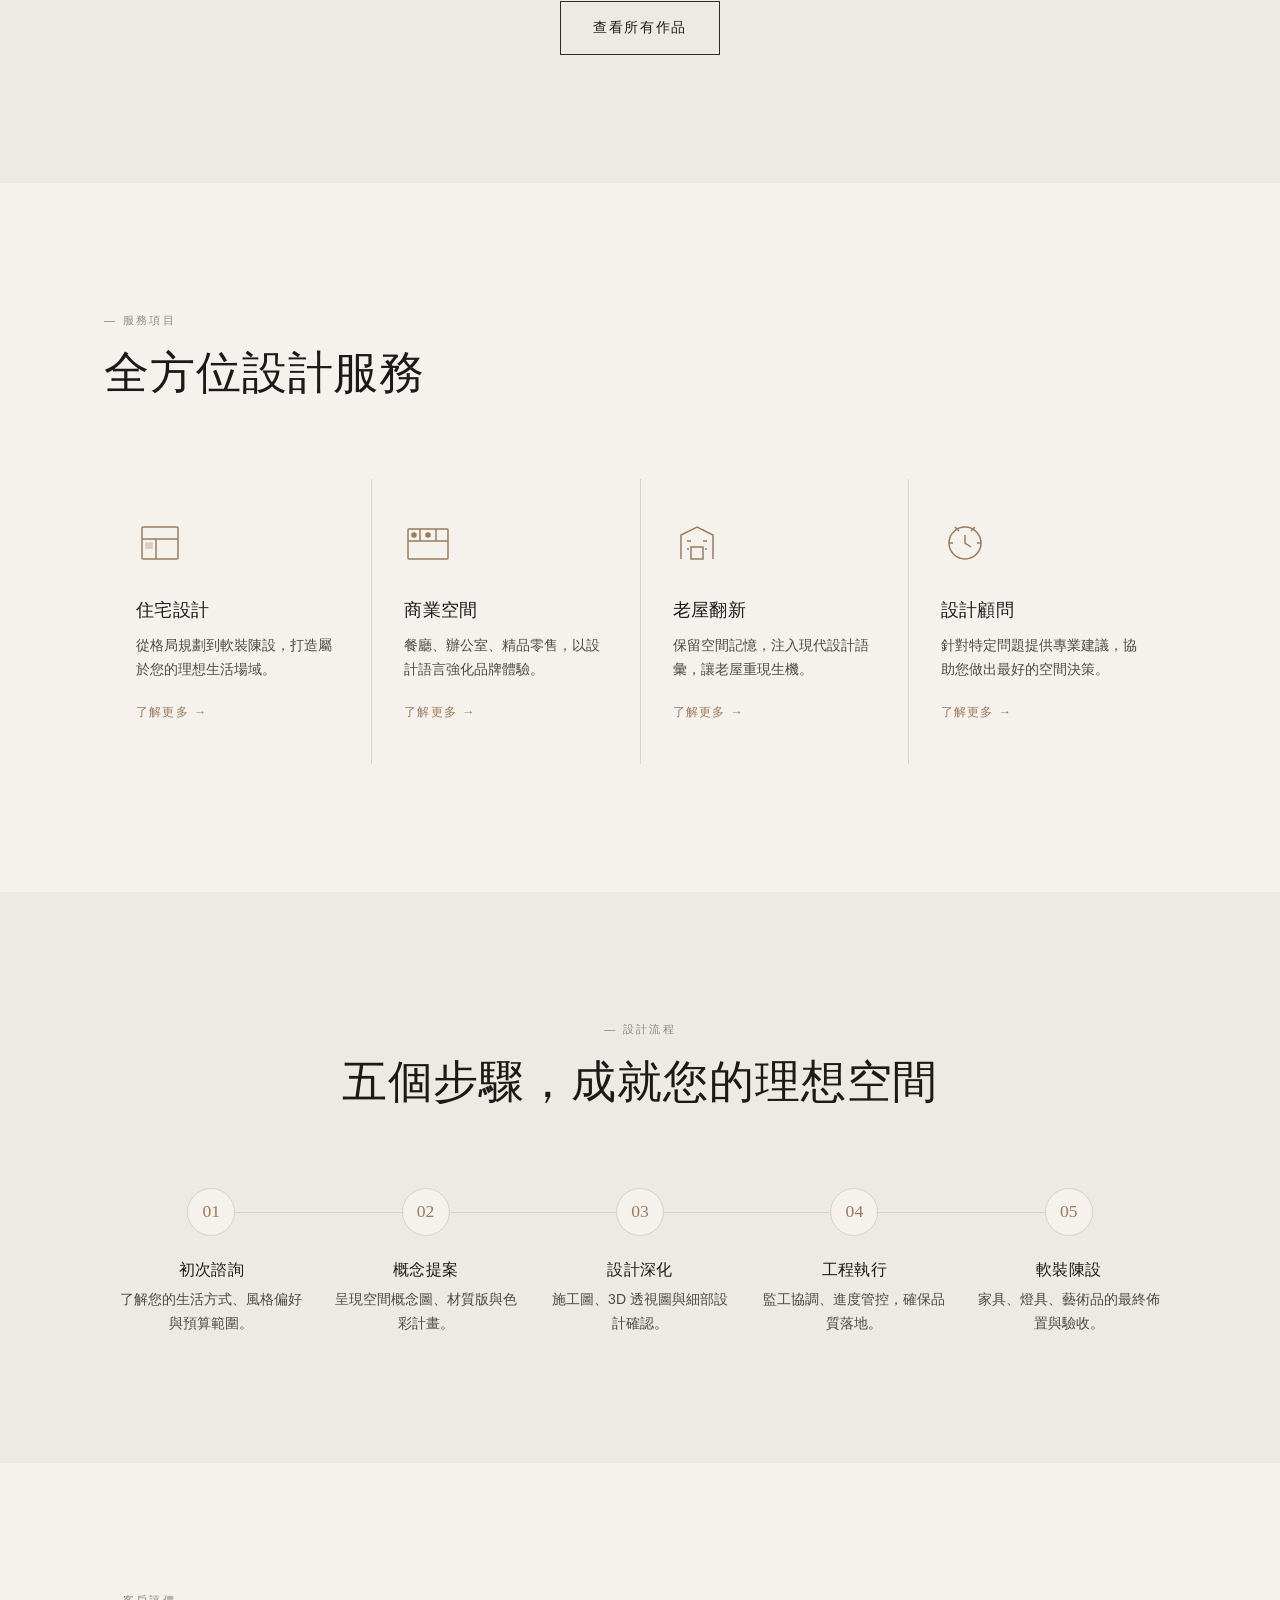
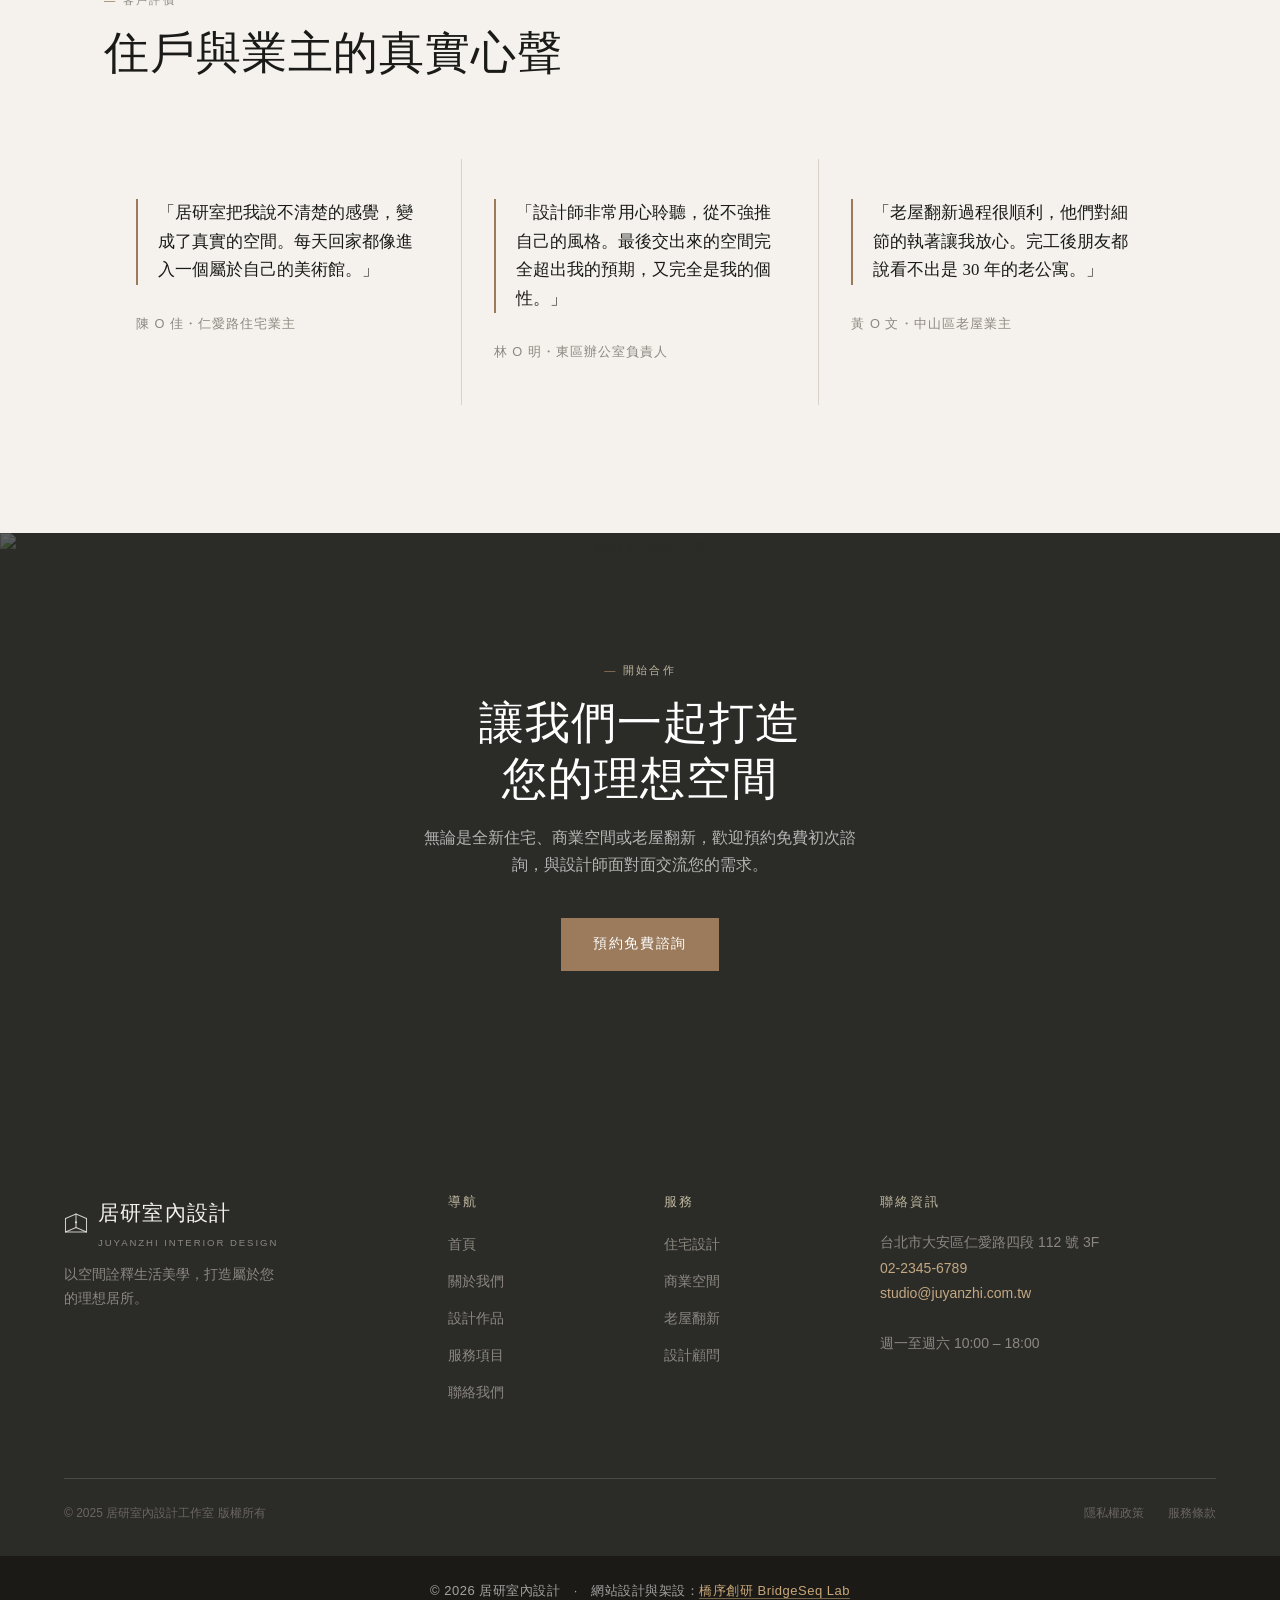
==== commit 59e76ff3: "footer:新增 footer 並加入橋序創研製作宣告與連結" ====
--- a/index.html
+++ b/index.html
@@ -344,5 +344,6 @@
 </div>
 
 <script src="shared.js"></script>
+<footer class="bsl-footer" style="text-align:center;padding:24px 16px;font-size:13px;letter-spacing:.5px;background:#1c1a17;color:rgba(255,255,255,0.6);font-family:inherit;">© 2026 居研室內設計　·　網站設計與架設：<a href="https://bridgeseqlab.com" target="_blank" rel="noopener" style="color:#c9a87a;text-decoration:none;border-bottom:1px solid rgba(201,168,122,0.5);">橋序創研 BridgeSeq Lab</a></footer>
 </body>
 </html>
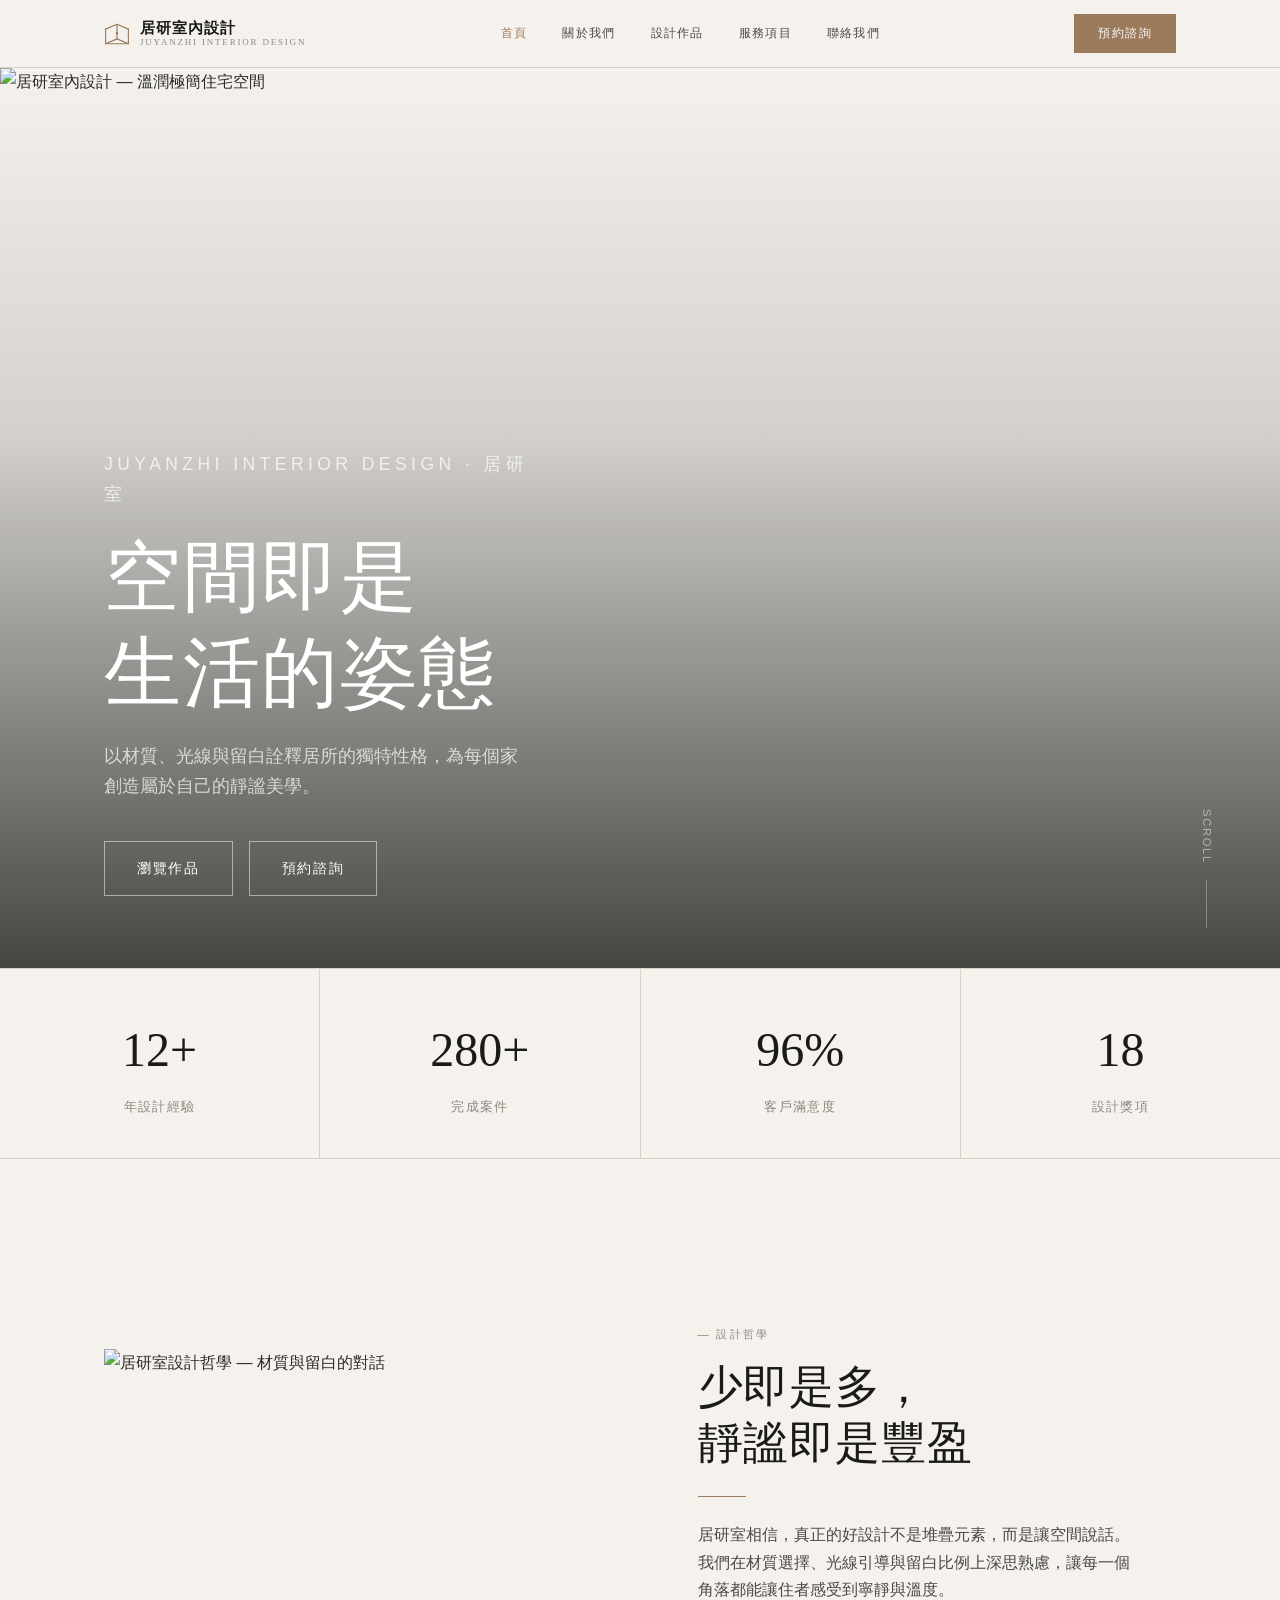
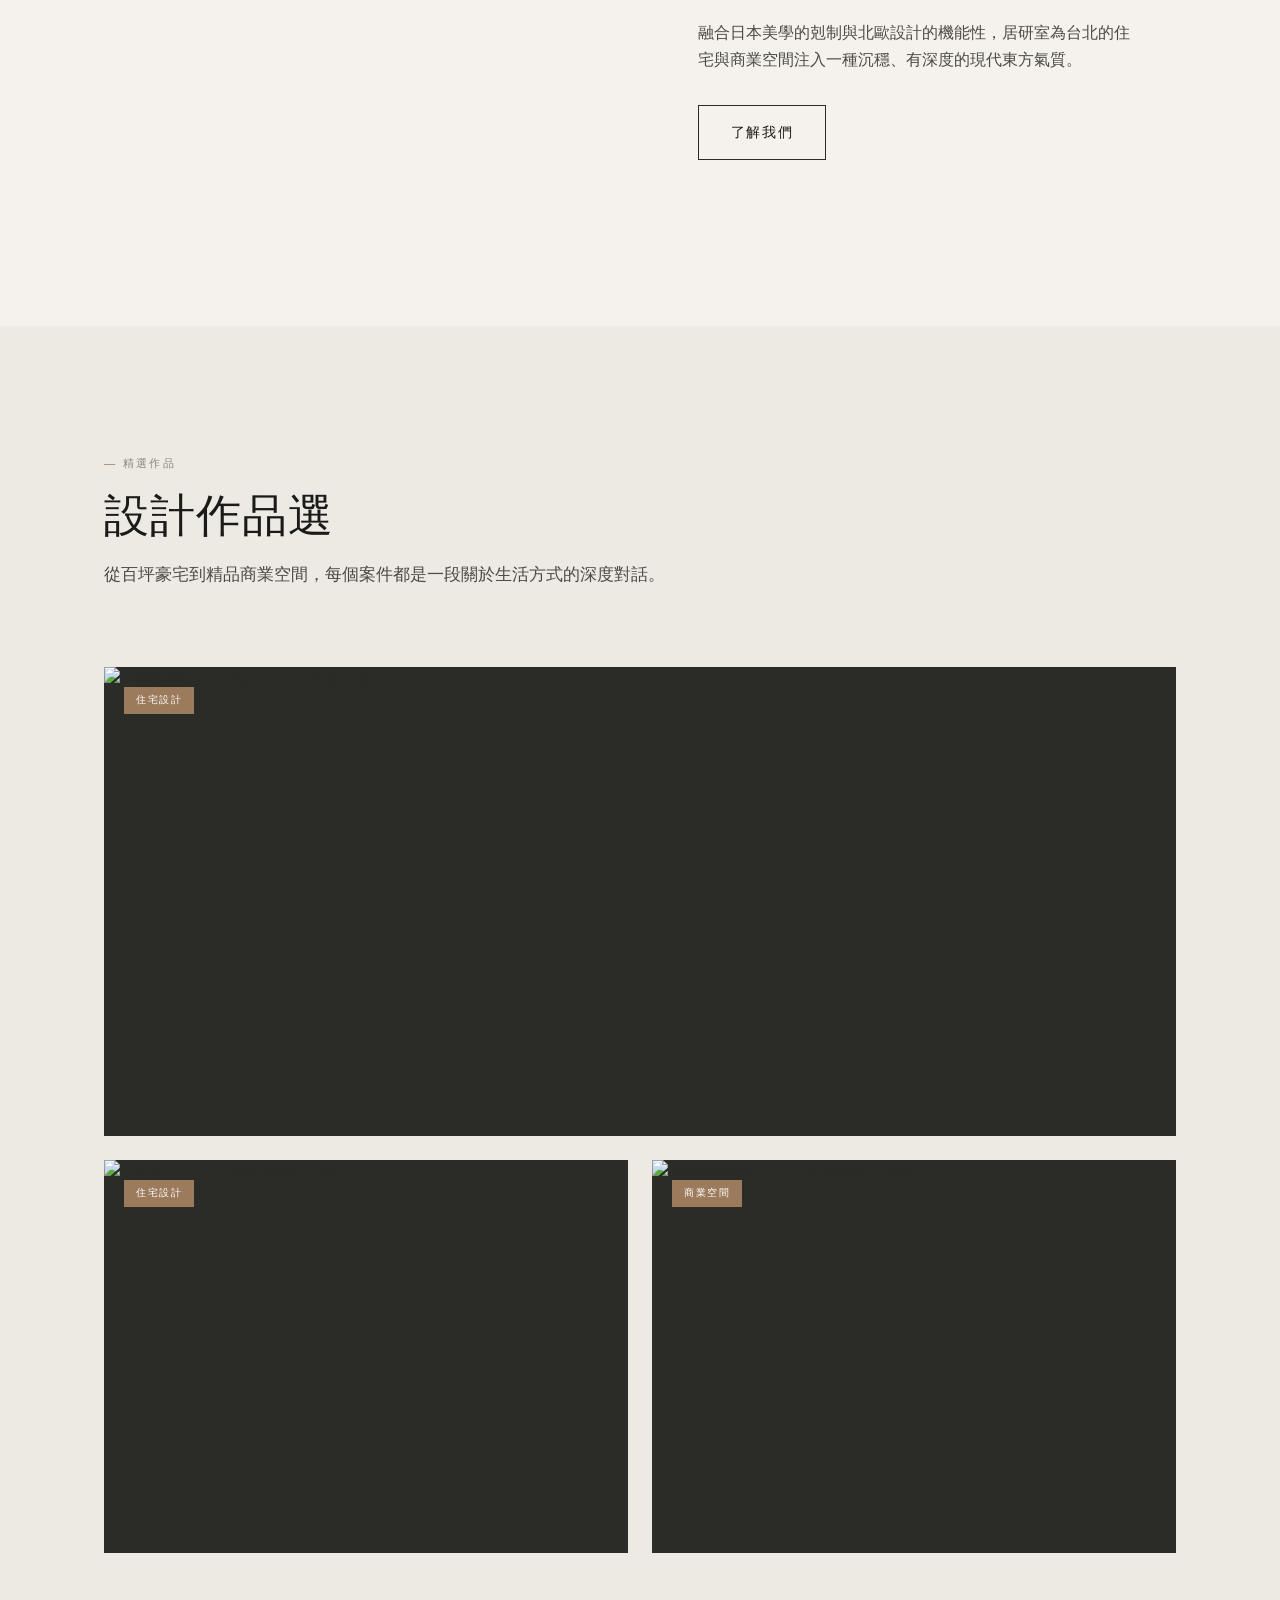
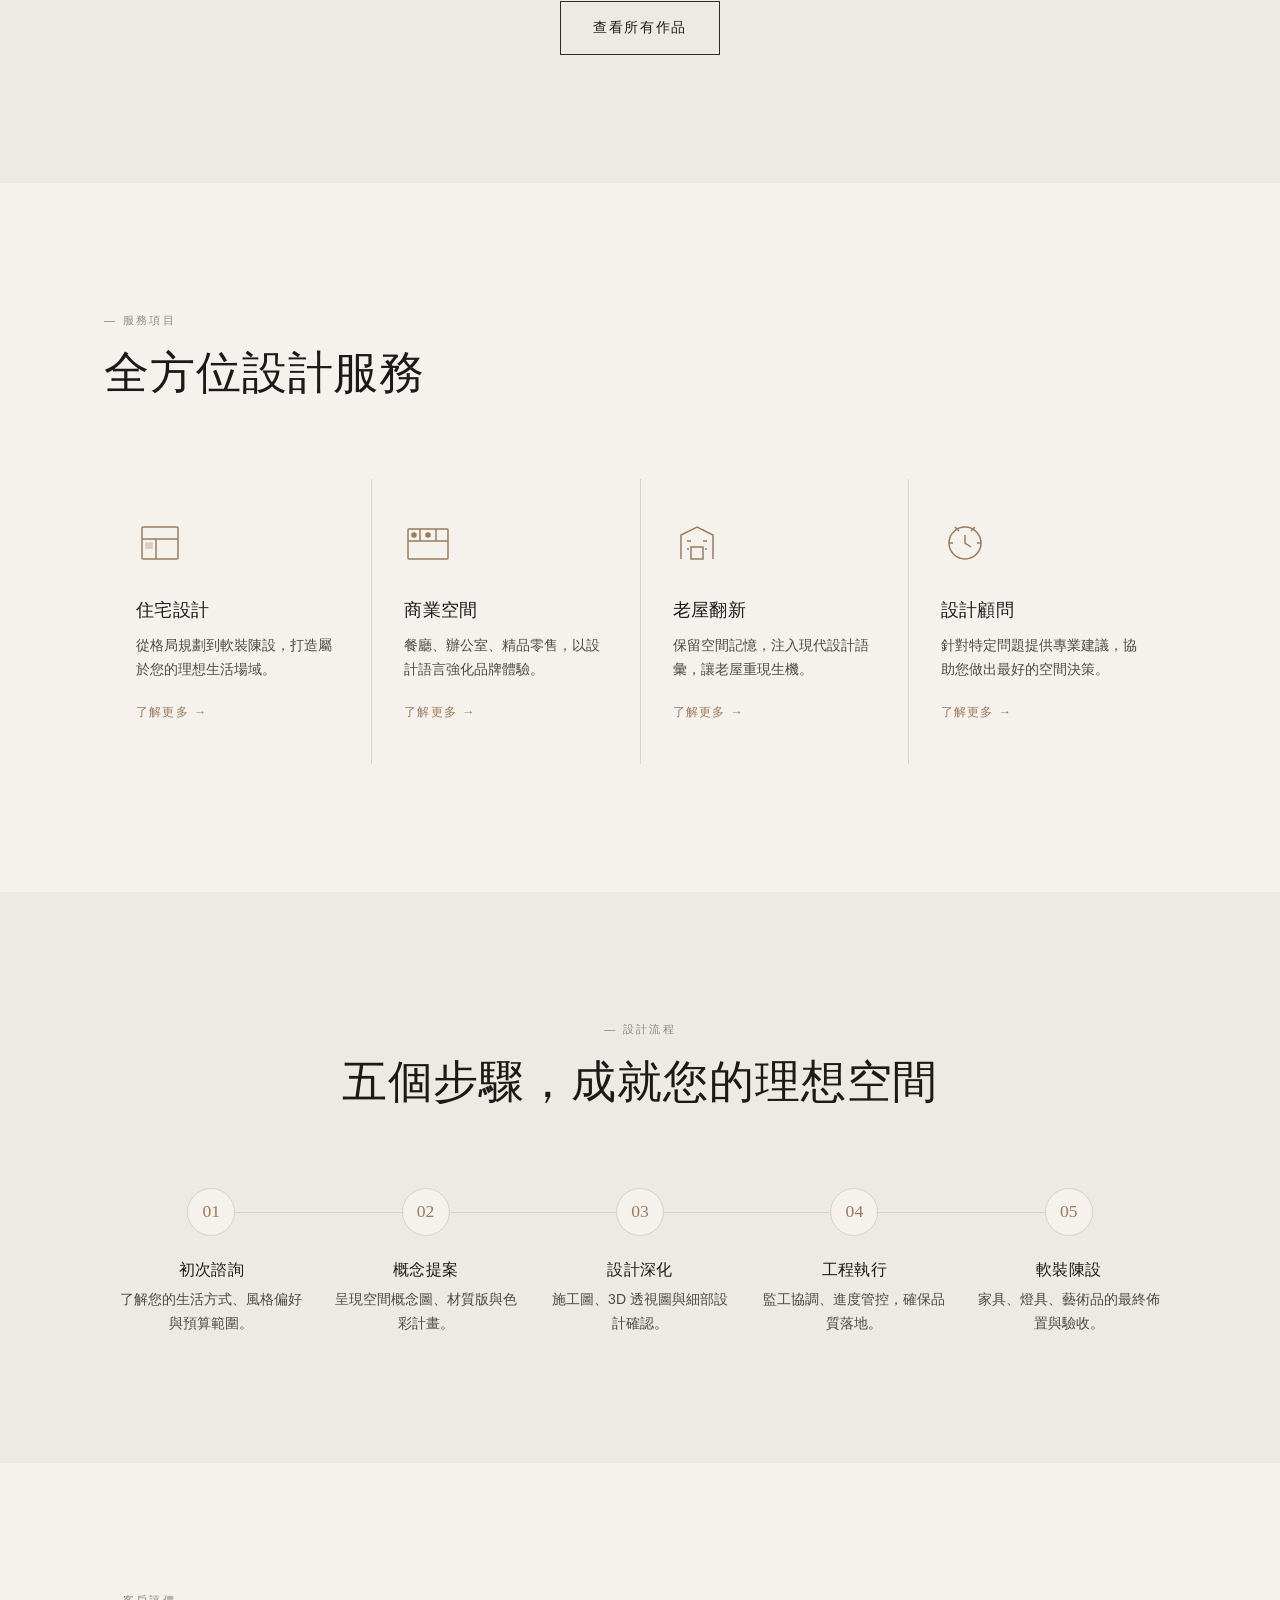
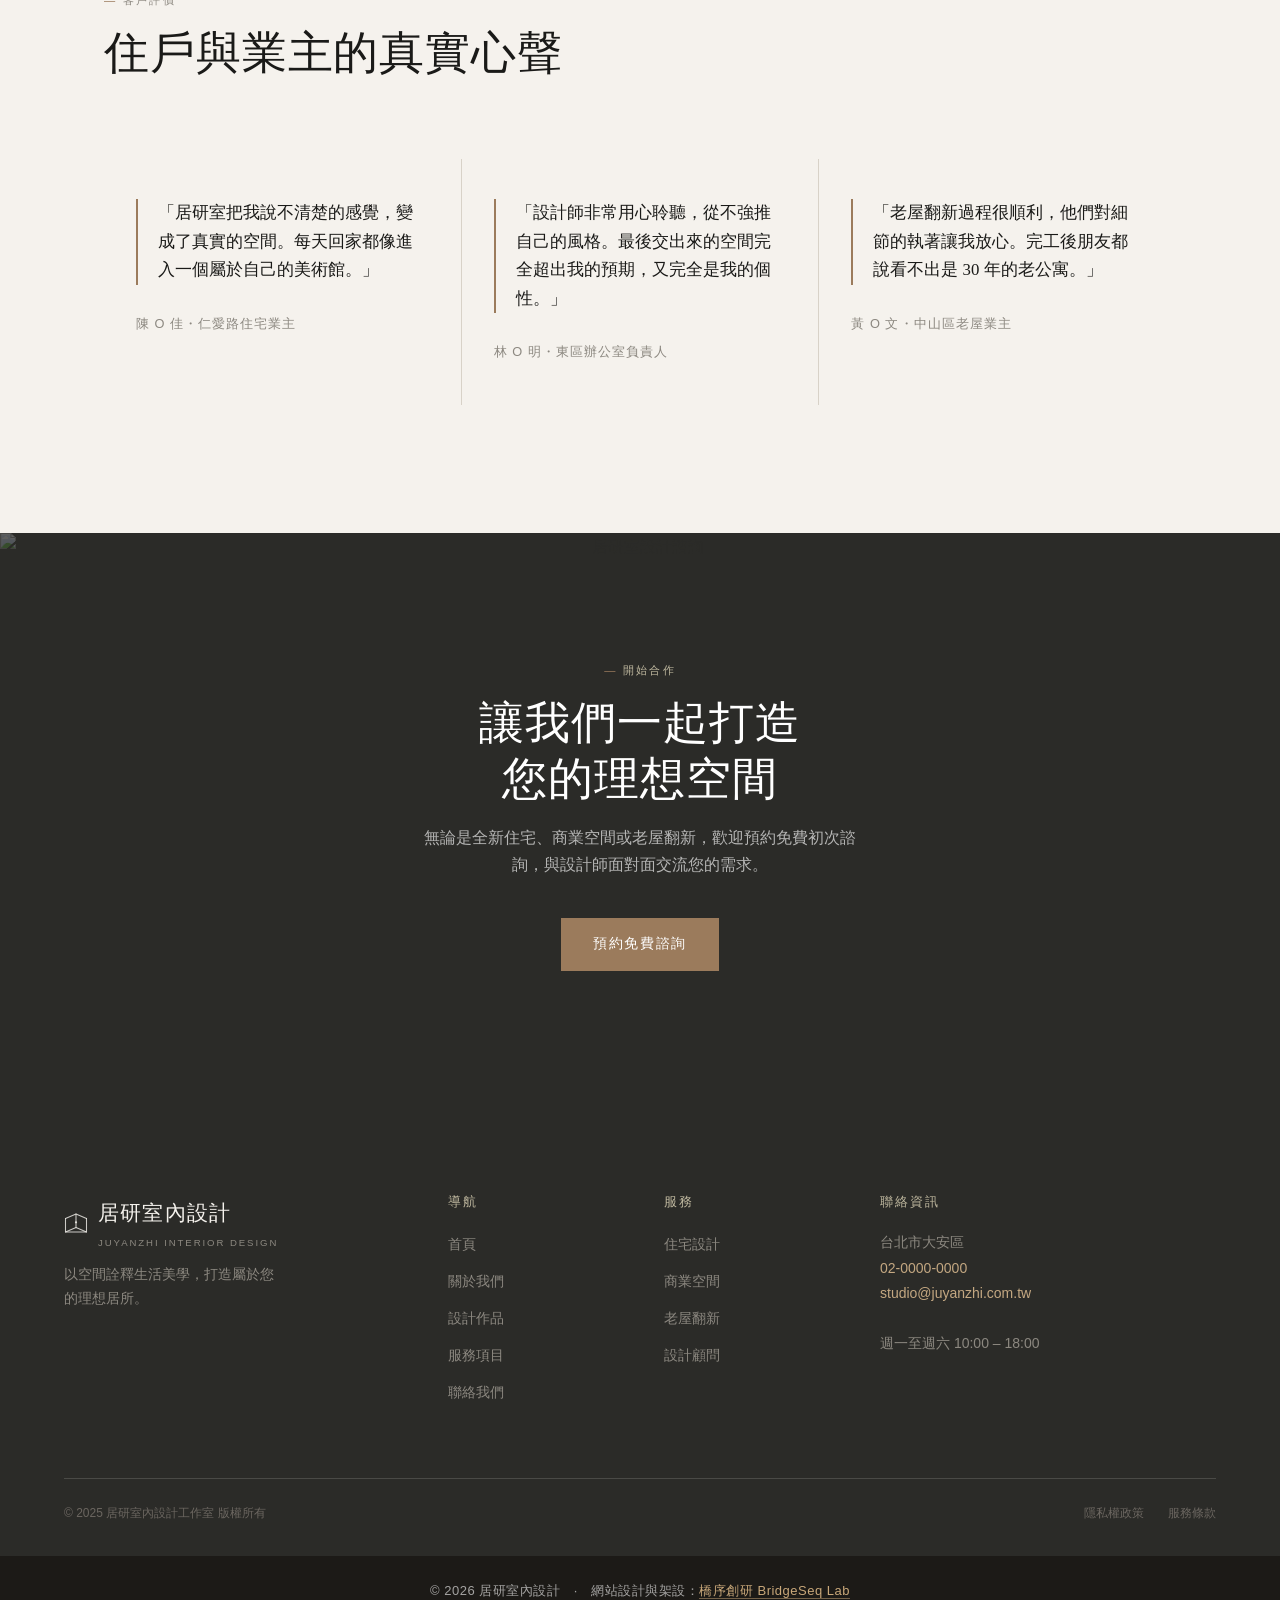
==== commit f40cbbcf: "fix: 移除示範站的真實地址與電話號碼 Co-Authored-By: Claude Opus 5 <noreply@anthropic.com>" ====
--- a/index.html
+++ b/index.html
@@ -114,7 +114,7 @@
       <div class="ratio-4-3 fade-in">
         <img
           class="img-cover"
-          src="https://images.unsplash.com/photo-1586023492125-27b2c045efd7?w=900&q=80"
+          src="https://images.unsplash.com/photo-1586023-0000-0000-27b2c045efd7?w=900&q=80"
           alt="居研室設計哲學 — 材質與留白的對話"
           loading="lazy"
         >
@@ -149,7 +149,7 @@
       -->
       <div class="project-card featured fade-in">
         <img
-          src="https://images.unsplash.com/photo-1600210492493-0946911123ea?w=1200&q=80"
+          src="https://images.unsplash.com/photo-160021-0000-0000-0900-000-000ea?w=1200&q=80"
           alt="仁愛路豪宅住宅設計 — 85坪現代東方"
           loading="lazy"
         >
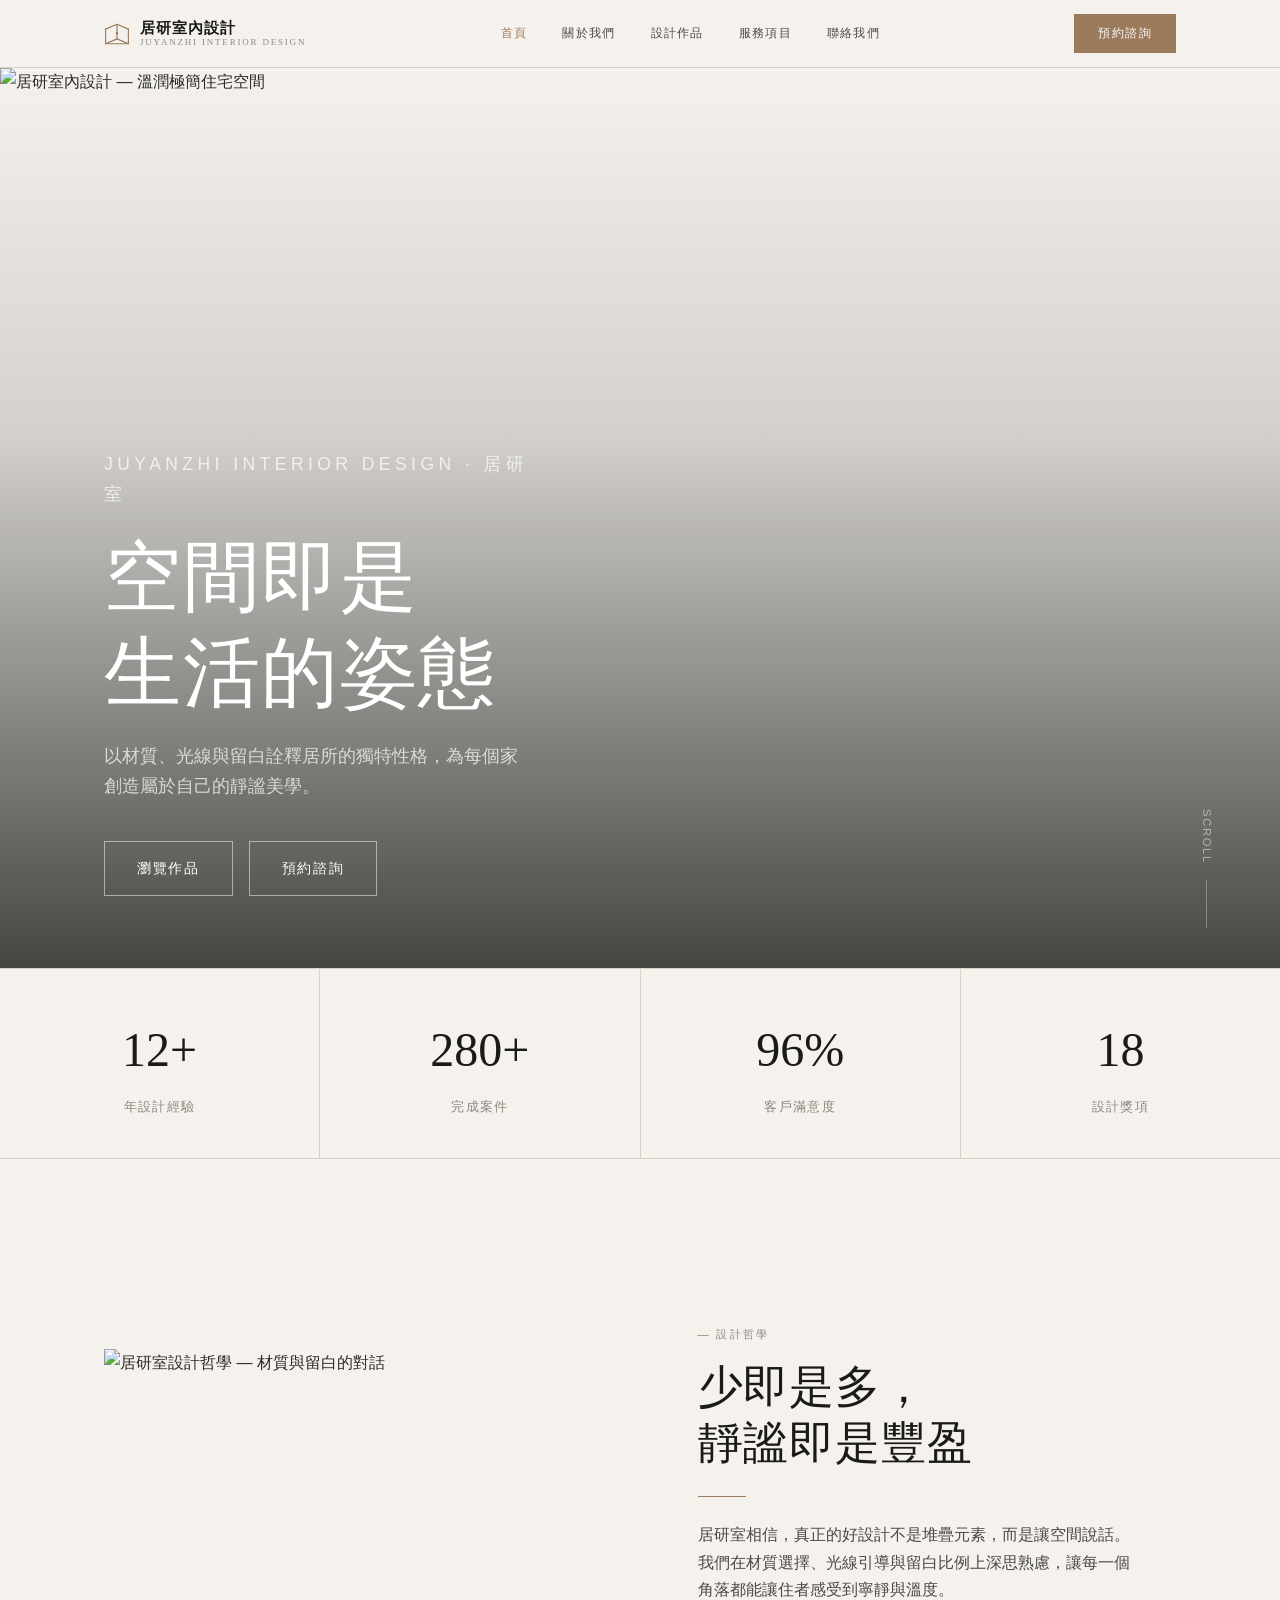
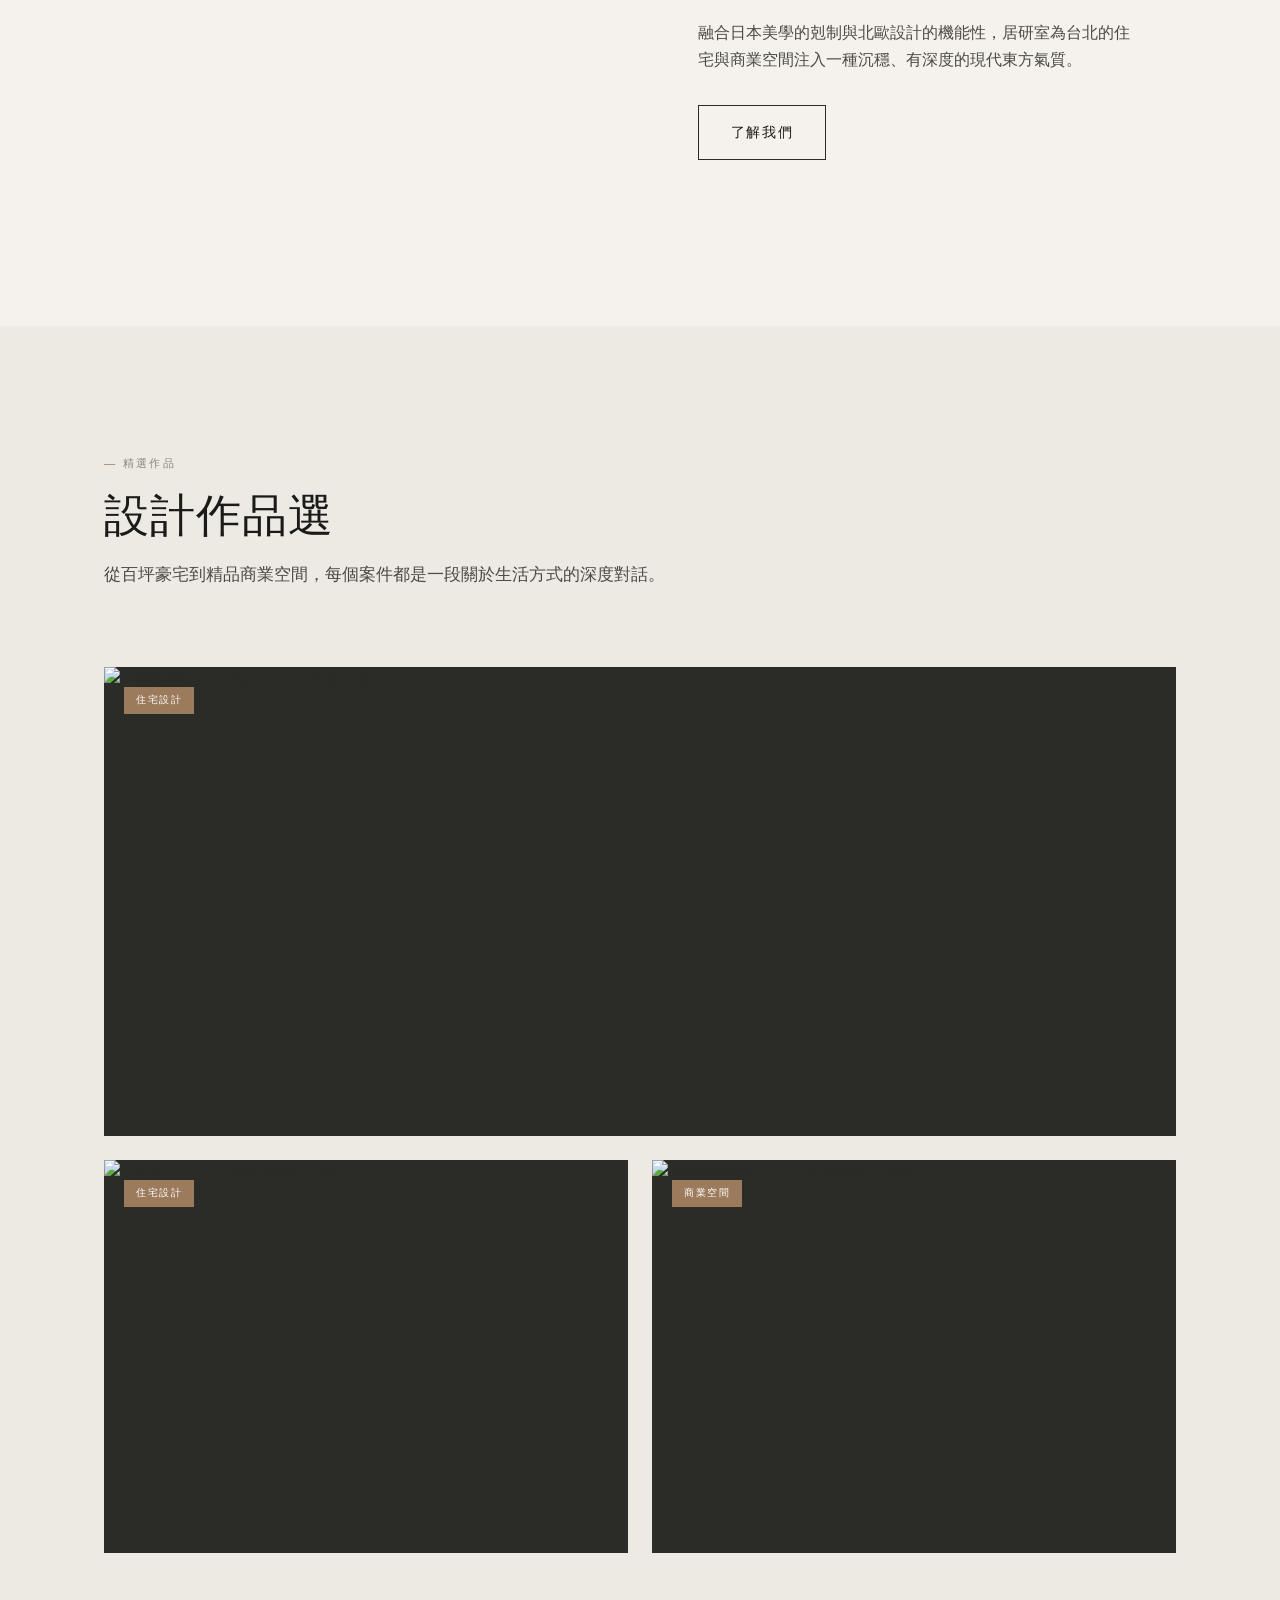
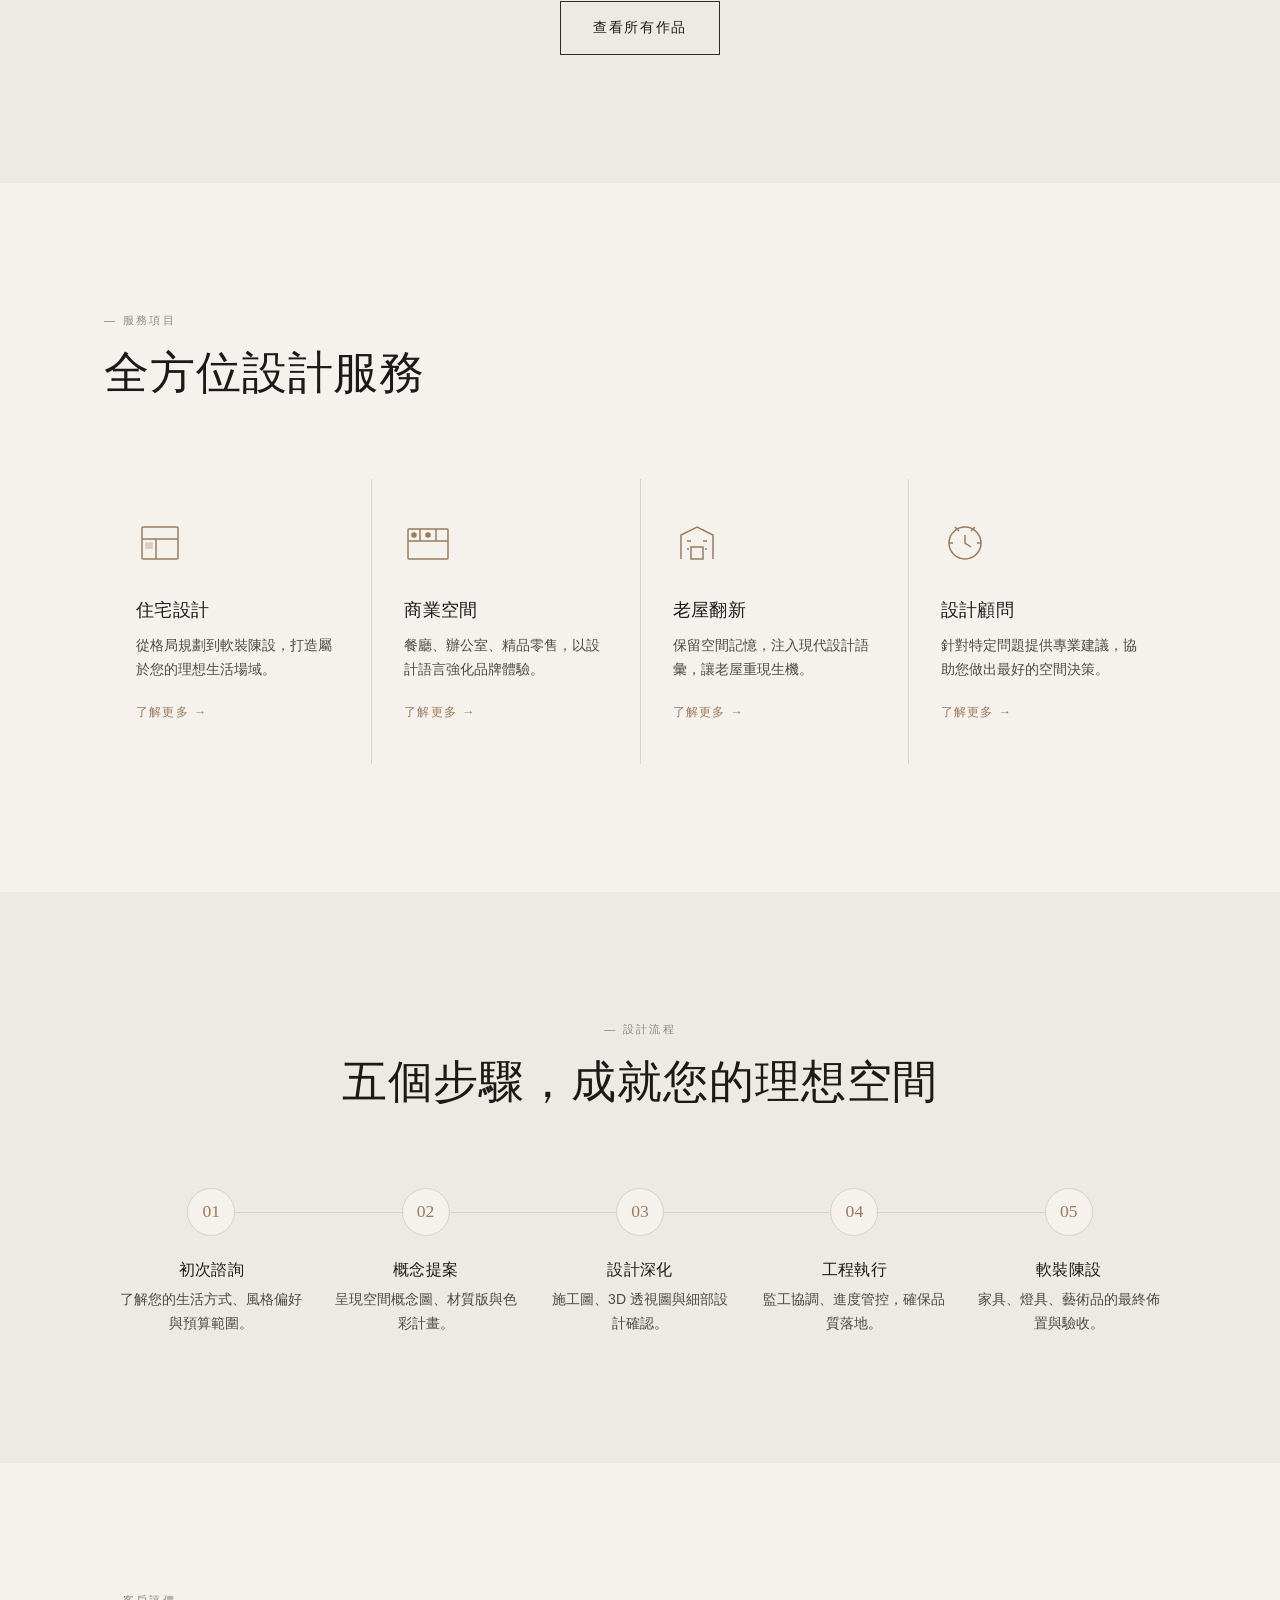
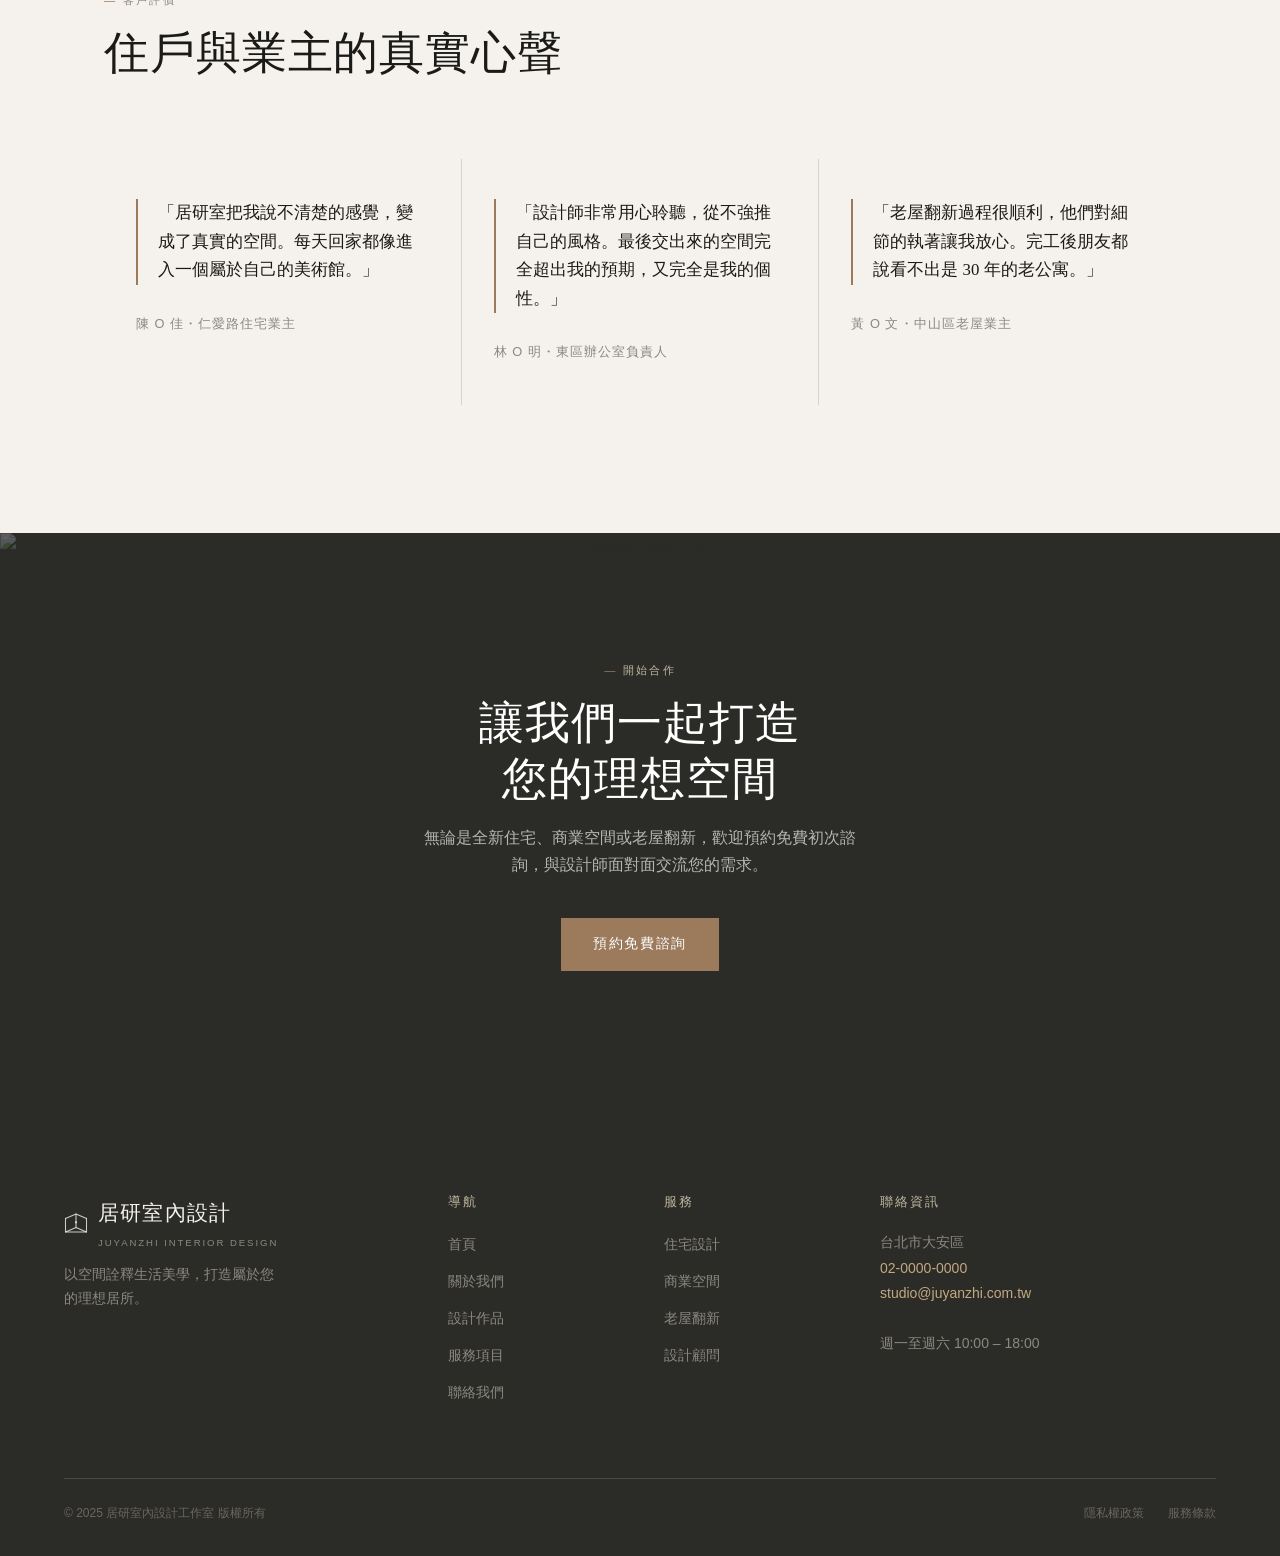
==== commit 16d066df: "fix(images): 修正失效與損壞的圖片 URL - 設計哲學、仁愛路豪宅兩張的 Unsplash ID 中段被改成 0000，改回正確 ID - CTA banner 的圖已從 Unsplas" ====
--- a/index.html
+++ b/index.html
@@ -114,7 +114,7 @@
       <div class="ratio-4-3 fade-in">
         <img
           class="img-cover"
-          src="https://images.unsplash.com/photo-1586023-0000-0000-27b2c045efd7?w=900&q=80"
+          src="https://images.unsplash.com/photo-1586023492125-27b2c045efd7?w=900&q=80"
           alt="居研室設計哲學 — 材質與留白的對話"
           loading="lazy"
         >
@@ -149,7 +149,7 @@
       -->
       <div class="project-card featured fade-in">
         <img
-          src="https://images.unsplash.com/photo-160021-0000-0000-0900-000-000ea?w=1200&q=80"
+          src="https://images.unsplash.com/photo-1600210492493-0946911123ea?w=1200&q=80"
           alt="仁愛路豪宅住宅設計 — 85坪現代東方"
           loading="lazy"
         >
@@ -330,7 +330,7 @@
 -->
 <div class="cta-banner">
   <img
-    src="https://images.unsplash.com/photo-1581441363689-1f3c3c519af2?w=1600&q=80"
+    src="https://images.unsplash.com/photo-1505693416388-ac5ce068fe85?w=1600&q=80"
     alt="居研室設計諮詢"
     loading="lazy"
     aria-hidden="true"
@@ -344,6 +344,5 @@
 </div>
 
 <script src="shared.js"></script>
-<footer class="bsl-footer" style="text-align:center;padding:24px 16px;font-size:13px;letter-spacing:.5px;background:#1c1a17;color:rgba(255,255,255,0.6);font-family:inherit;">© 2026 居研室內設計　·　網站設計與架設：<a href="https://bridgeseqlab.com" target="_blank" rel="noopener" style="color:#c9a87a;text-decoration:none;border-bottom:1px solid rgba(201,168,122,0.5);">橋序創研 BridgeSeq Lab</a></footer>
 </body>
 </html>
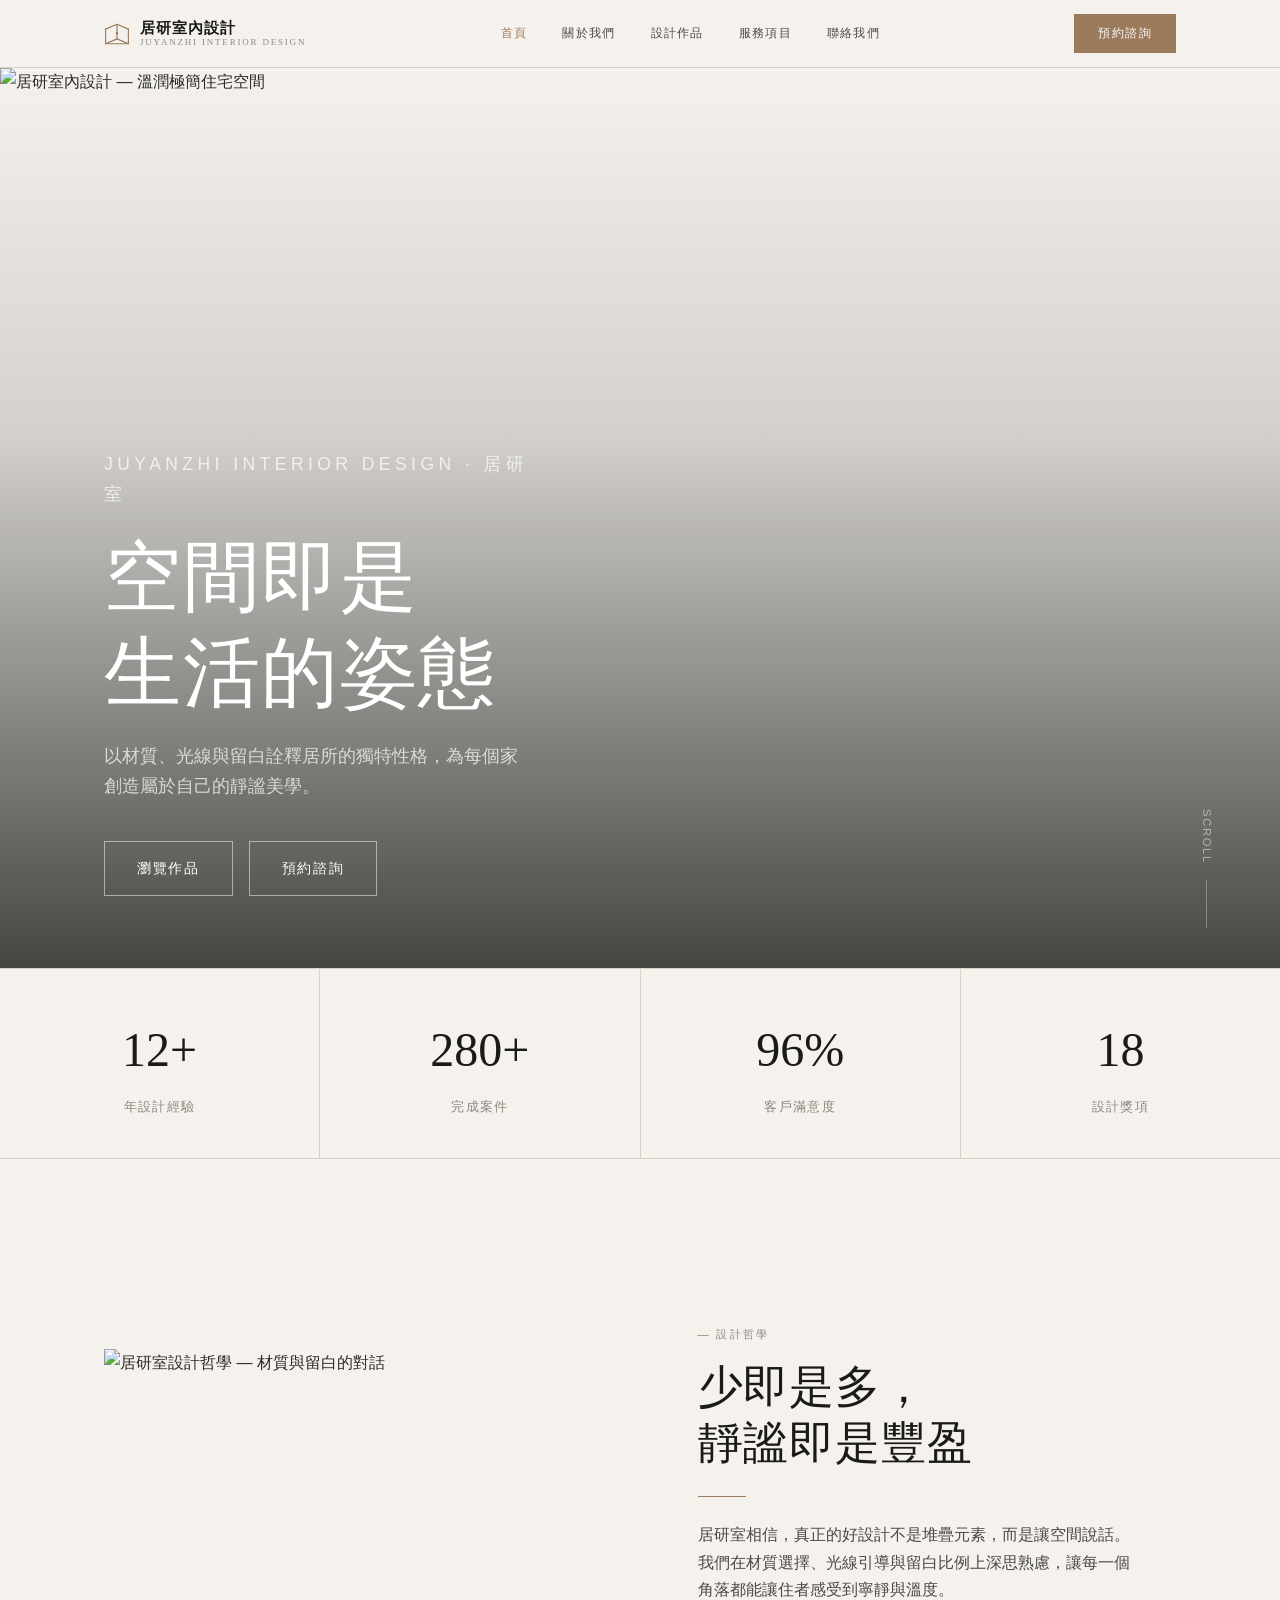
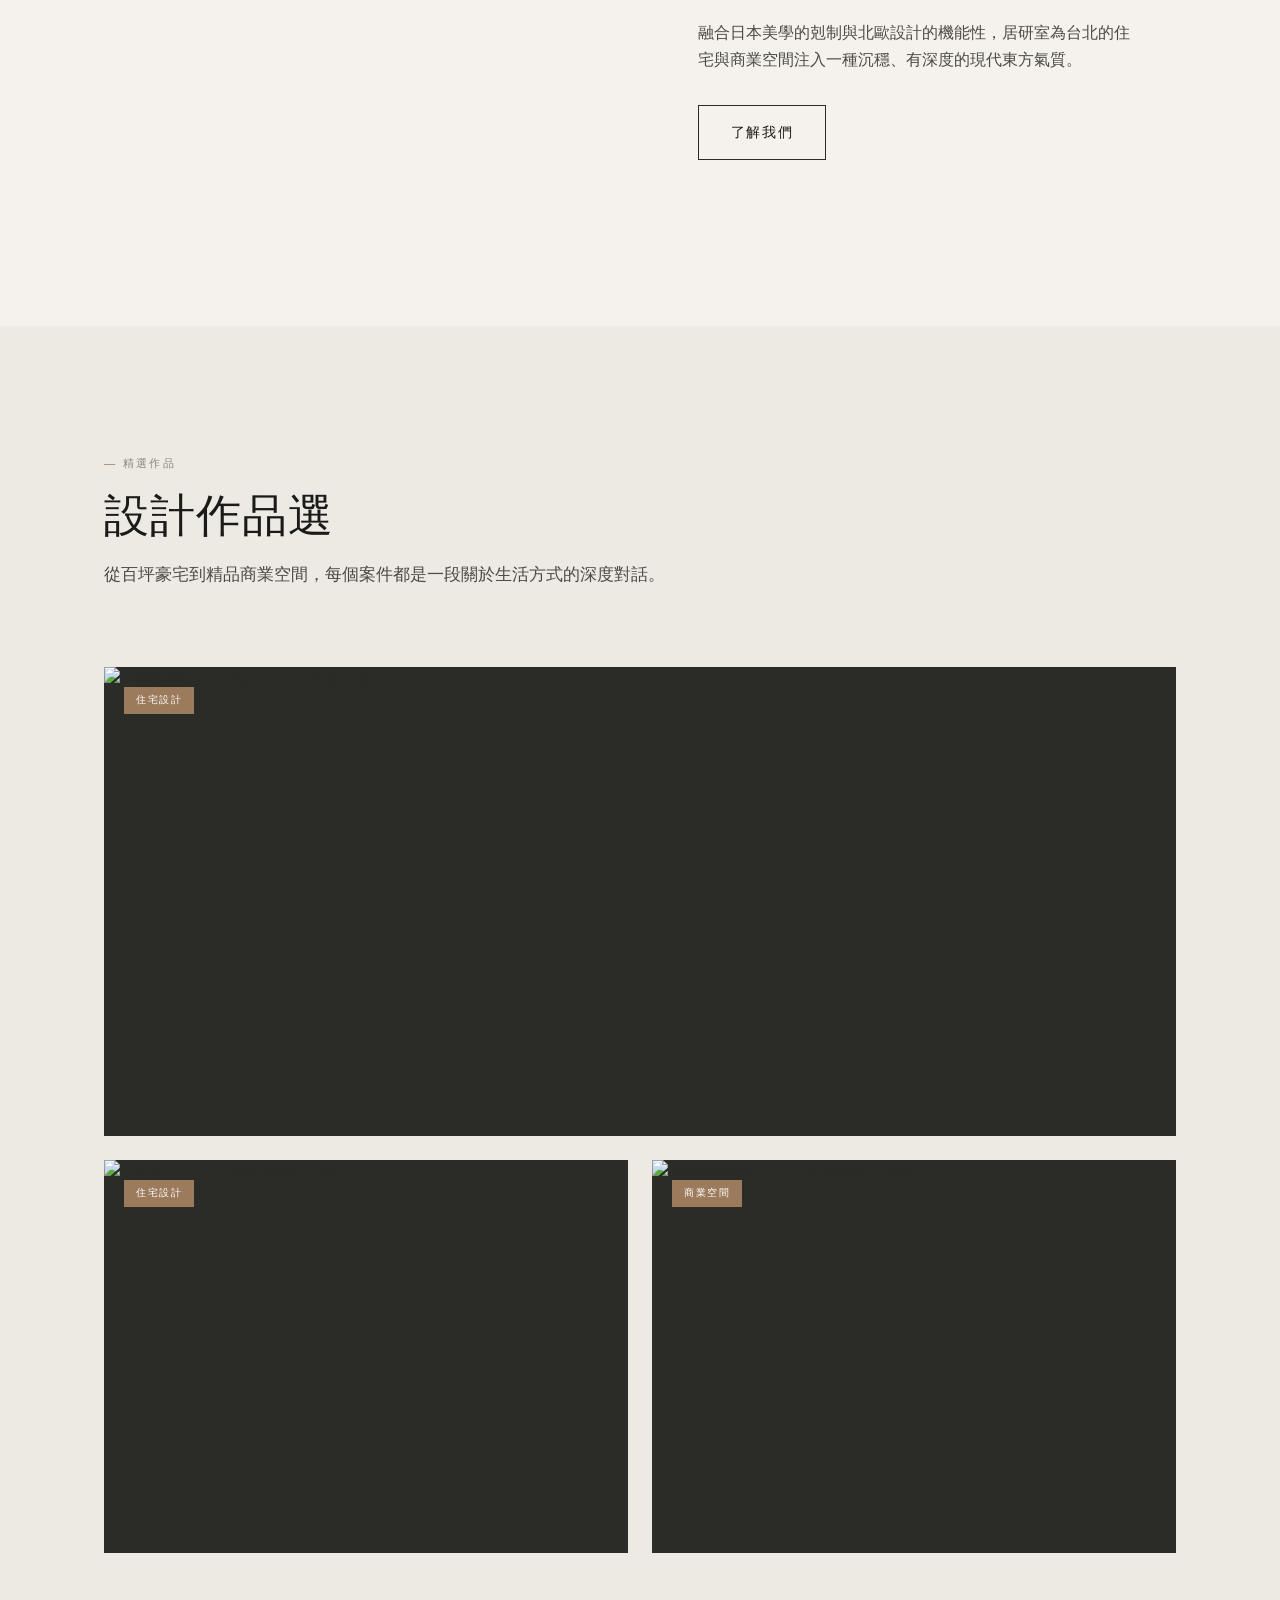
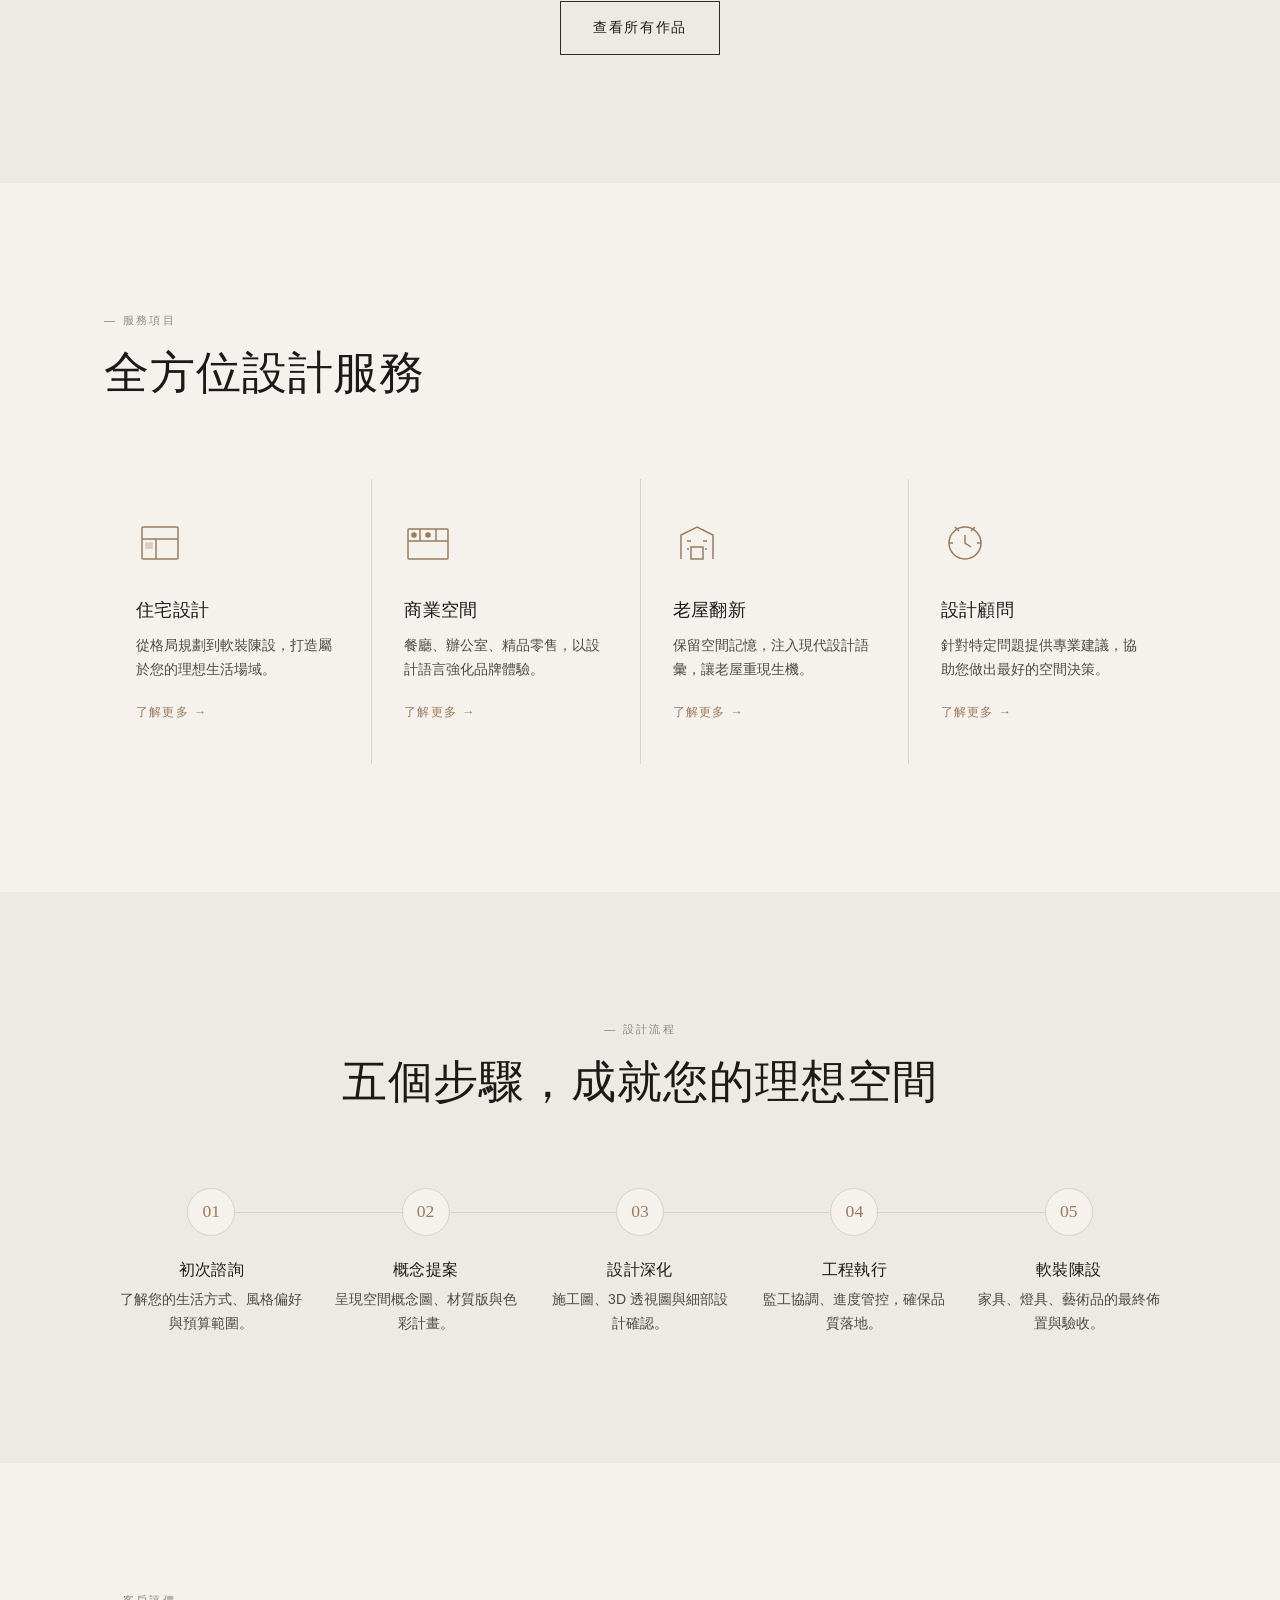
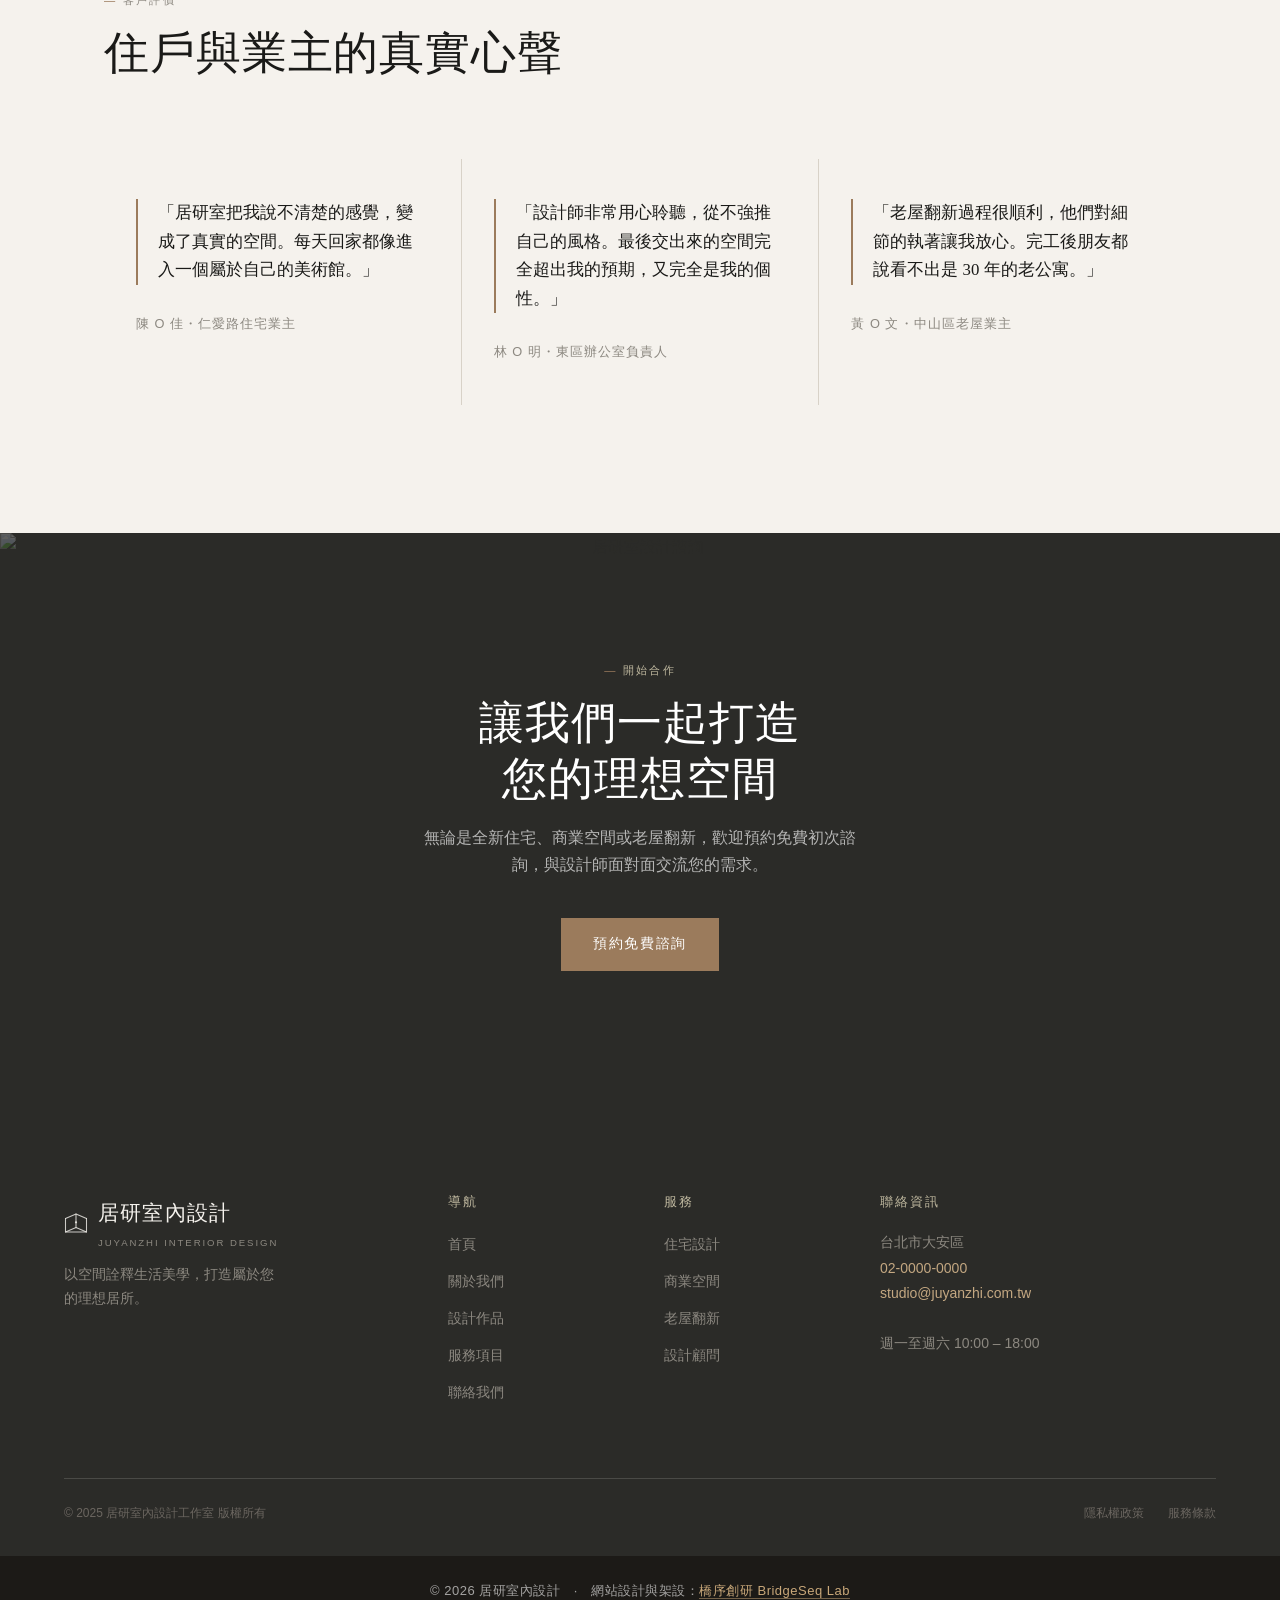
==== commit 7d43c2d5: "fix(images): 修正被聯絡資訊遮蔽誤傷的 Unsplash 圖片 ID 遮蔽真實電話/地址的正則把長得像電話號碼的圖片 ID 中段也改成 0000， 導致圖片 404。改回正確 ID，頁尾署" ====
--- a/index.html
+++ b/index.html
@@ -344,5 +344,6 @@
 </div>
 
 <script src="shared.js"></script>
+<footer class="bsl-footer" style="text-align:center;padding:24px 16px;font-size:13px;letter-spacing:.5px;background:#1c1a17;color:rgba(255,255,255,0.6);font-family:inherit;">© 2026 居研室內設計　·　網站設計與架設：<a href="https://bridgeseqlab.com" target="_blank" rel="noopener" style="color:#c9a87a;text-decoration:none;border-bottom:1px solid rgba(201,168,122,0.5);">橋序創研 BridgeSeq Lab</a></footer>
 </body>
 </html>
